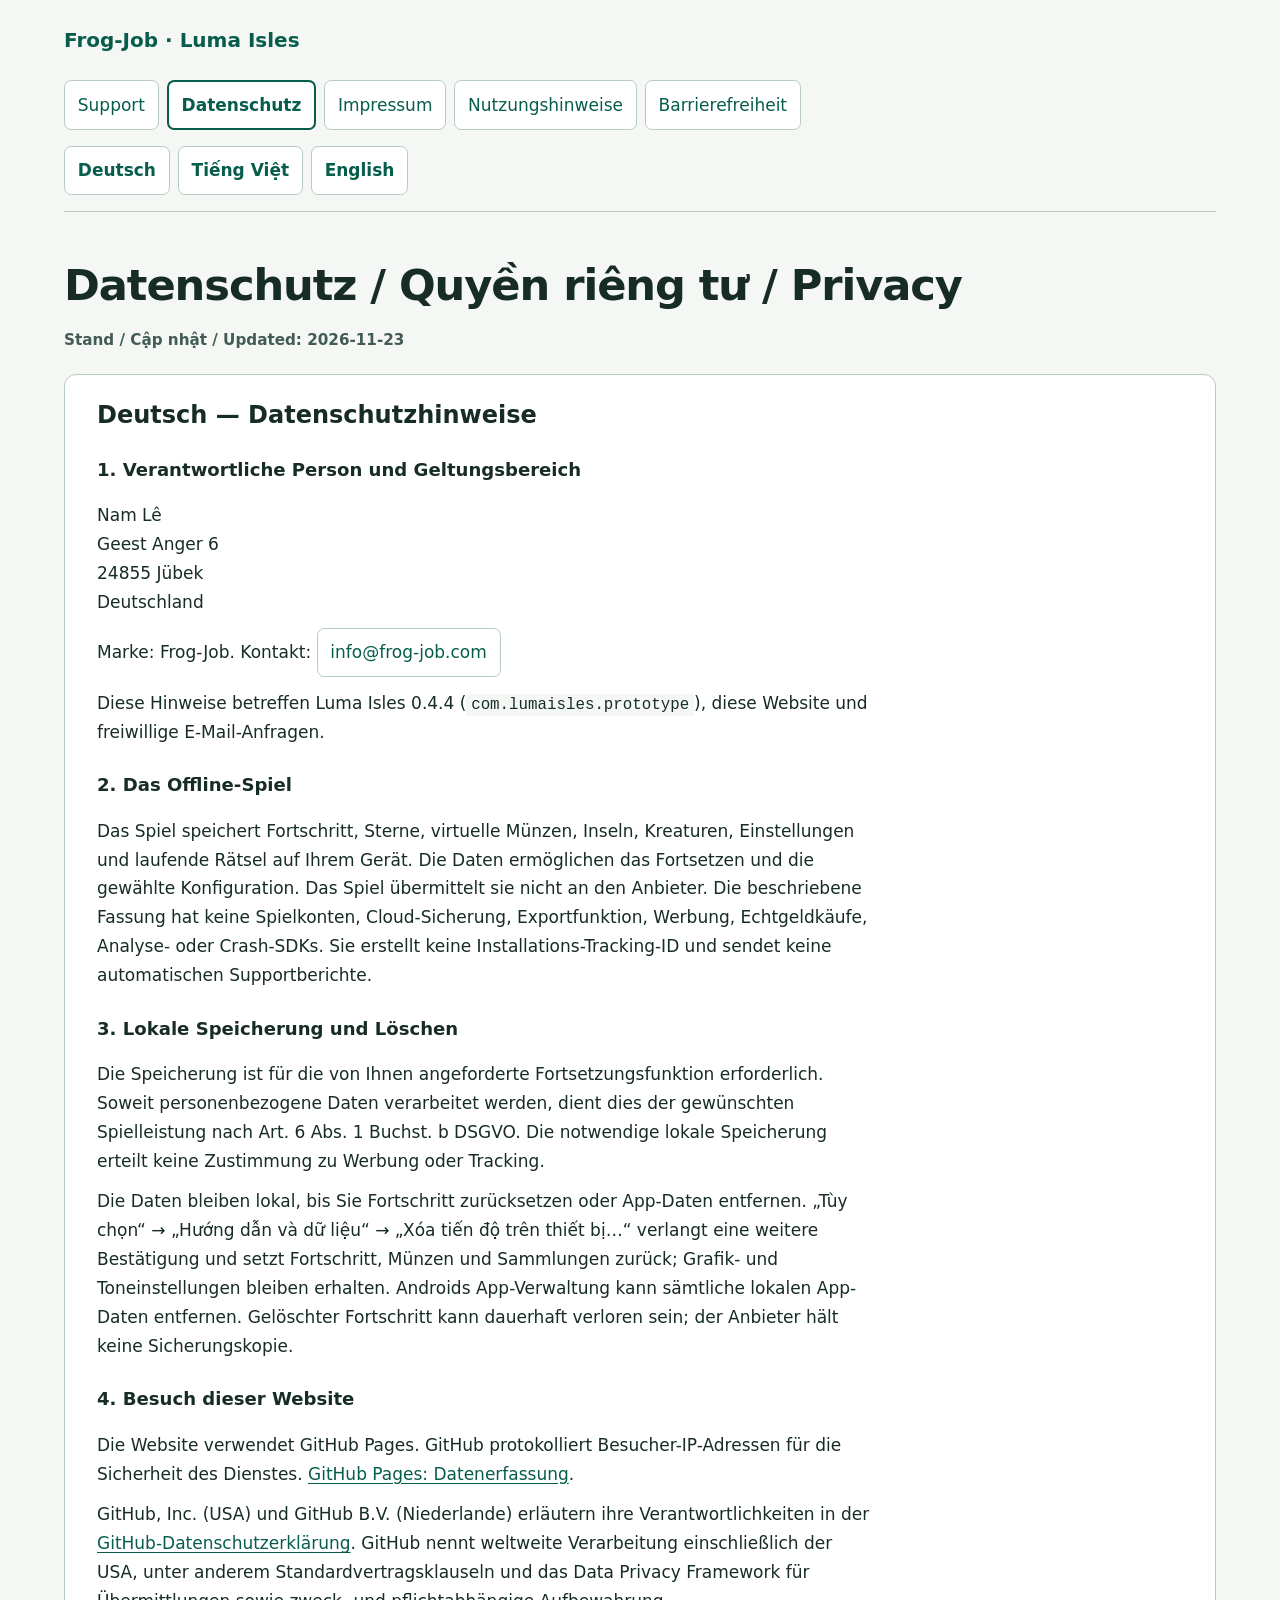
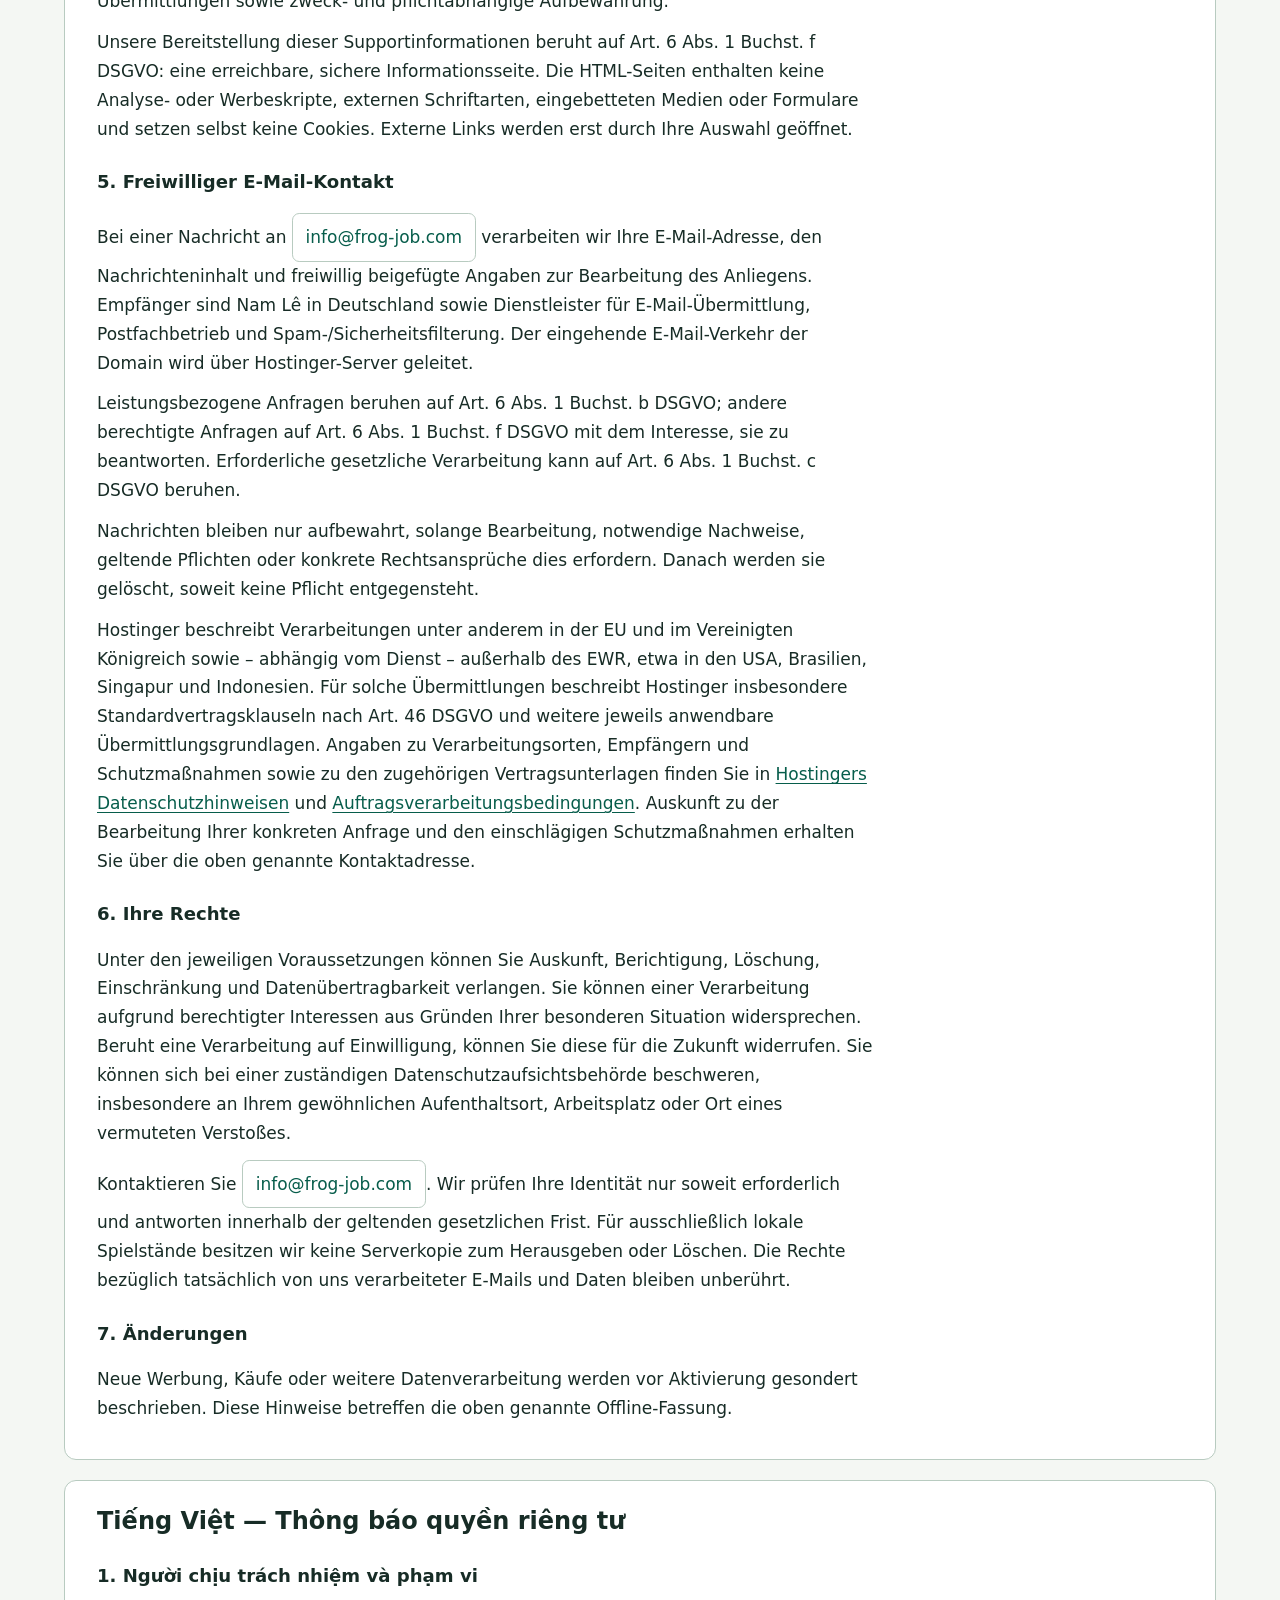
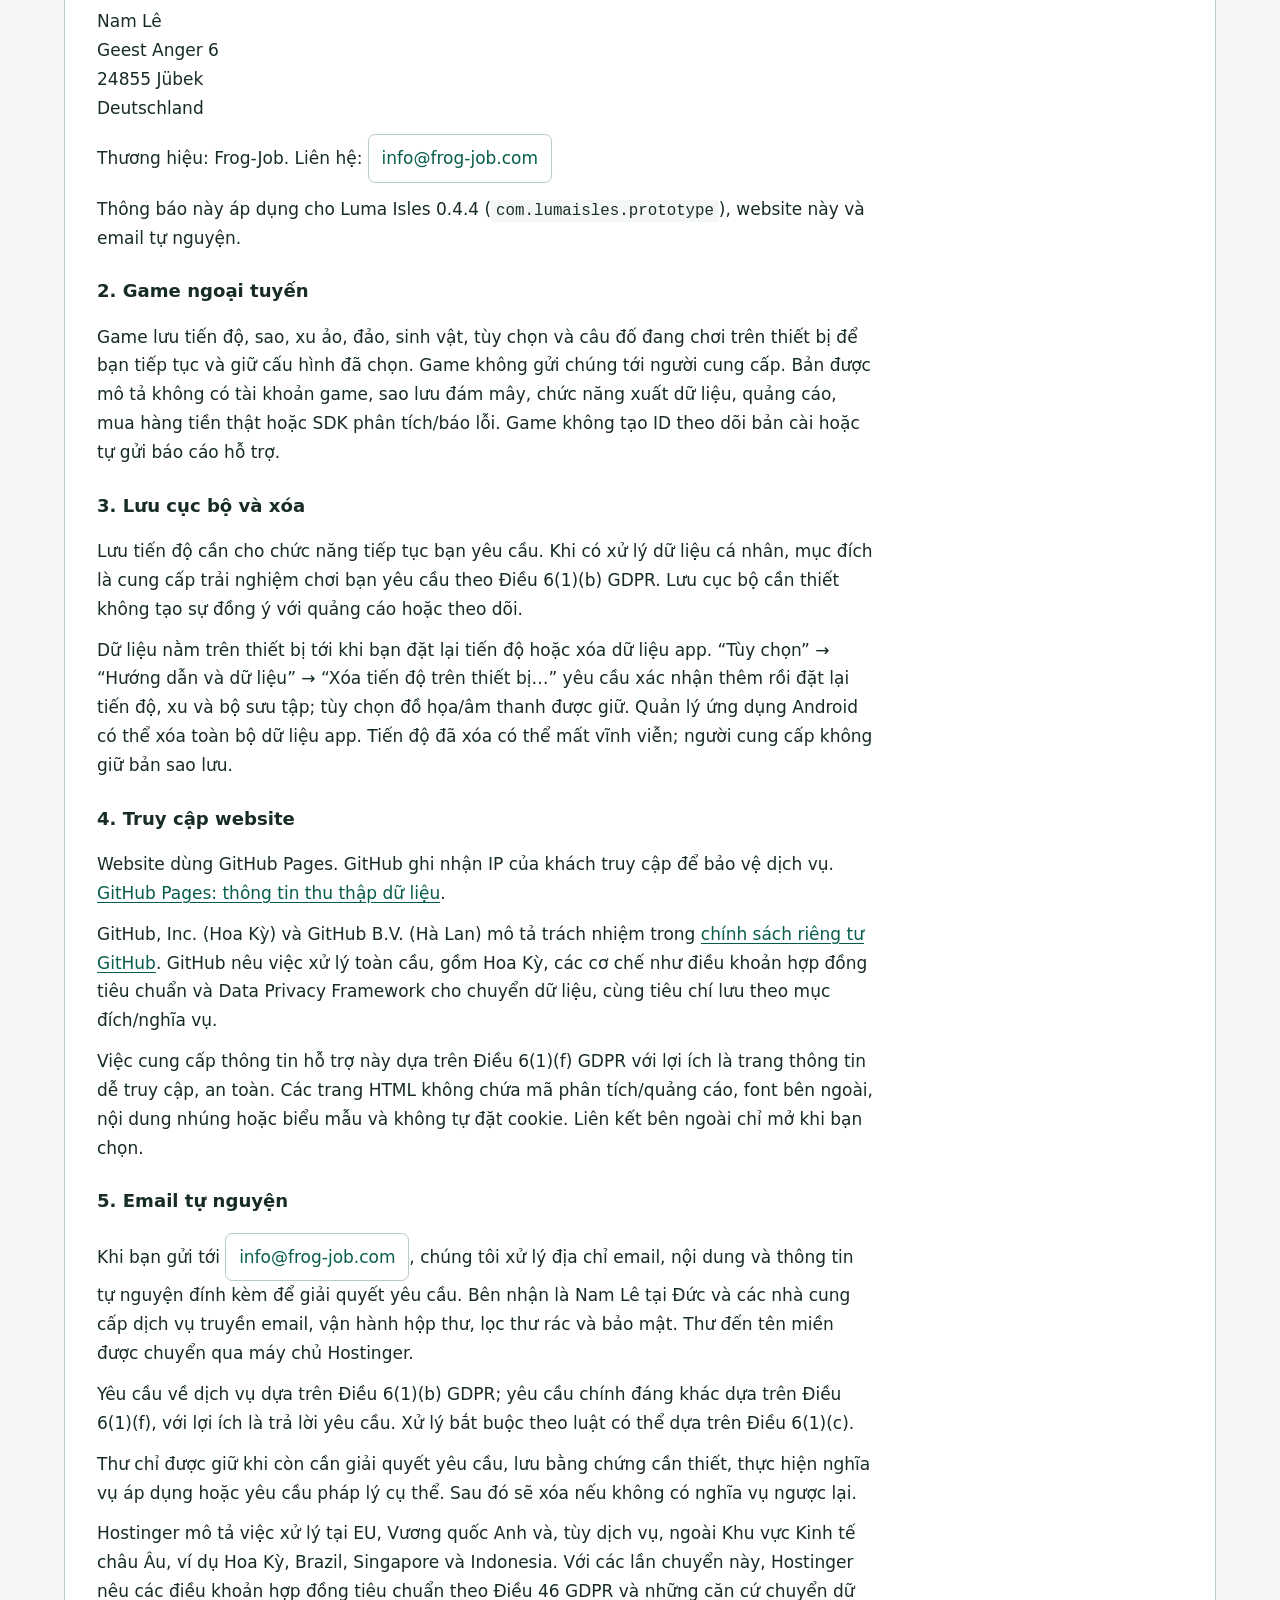
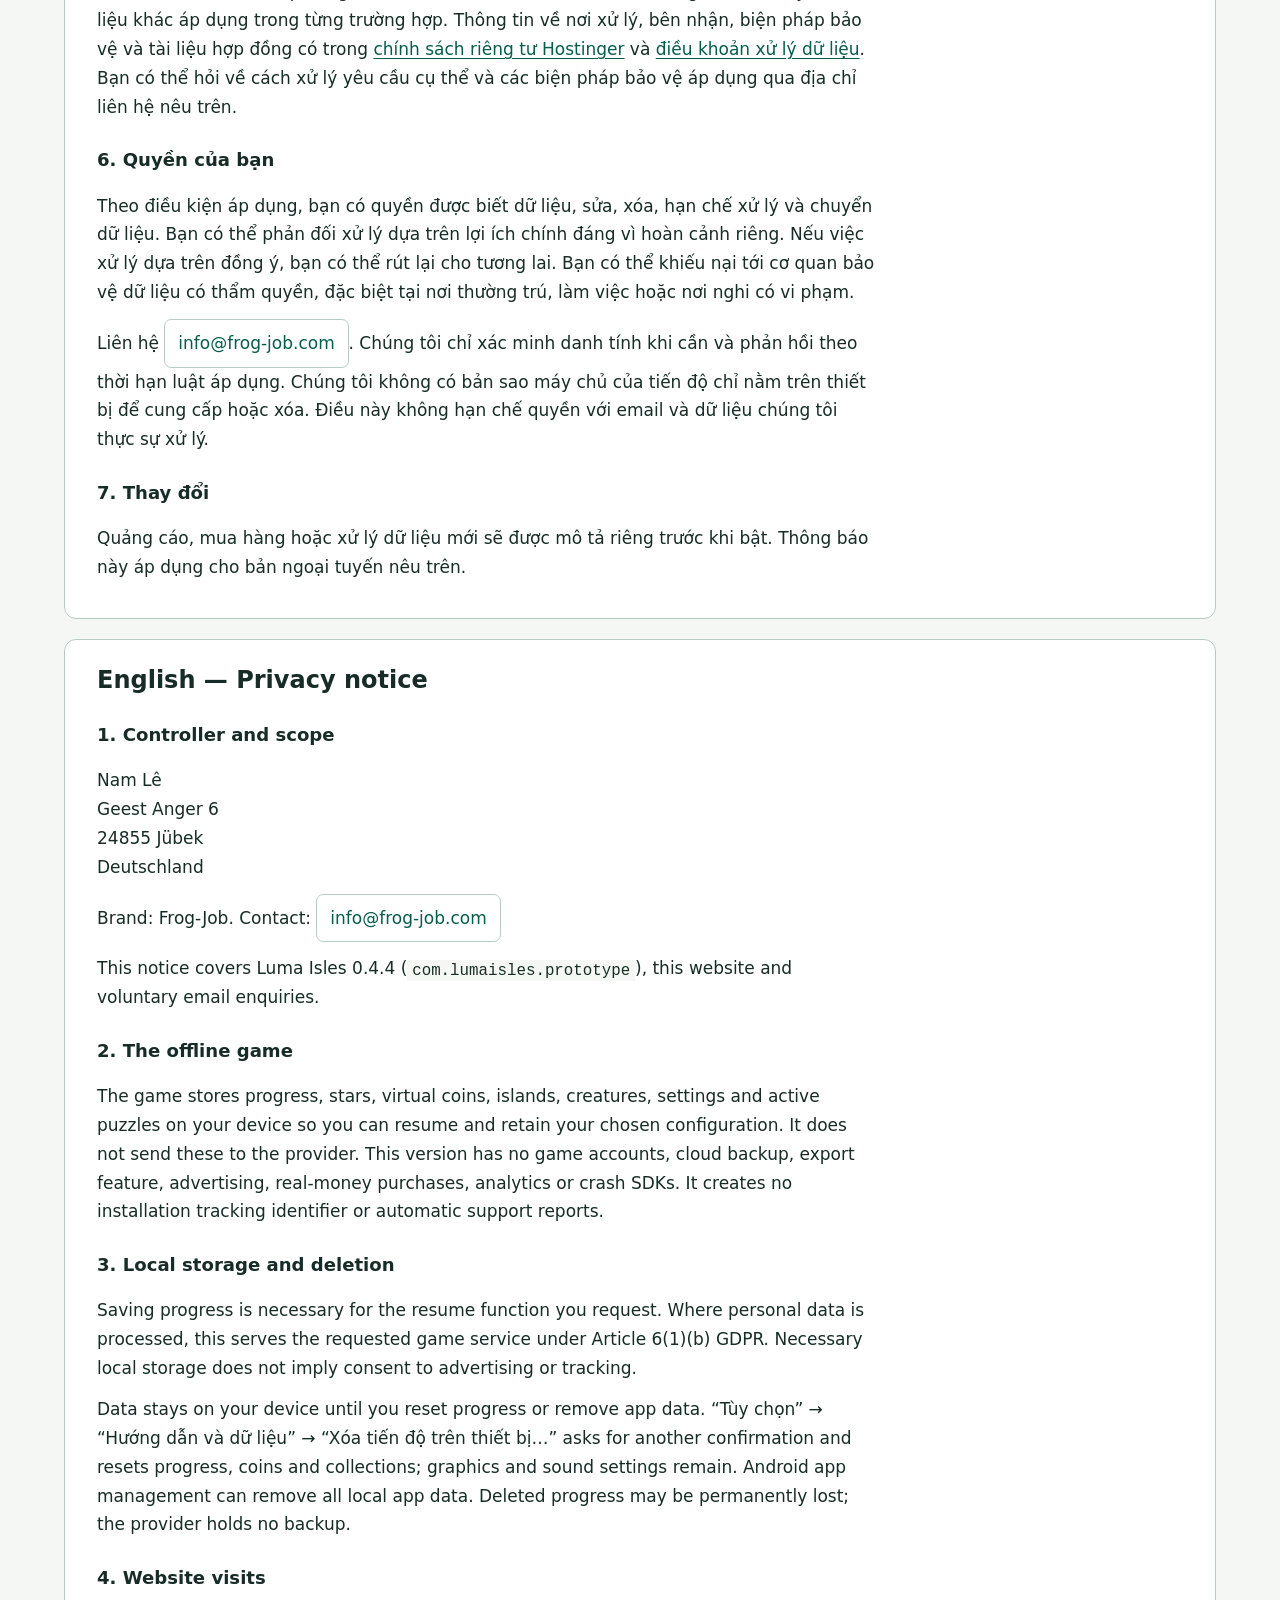
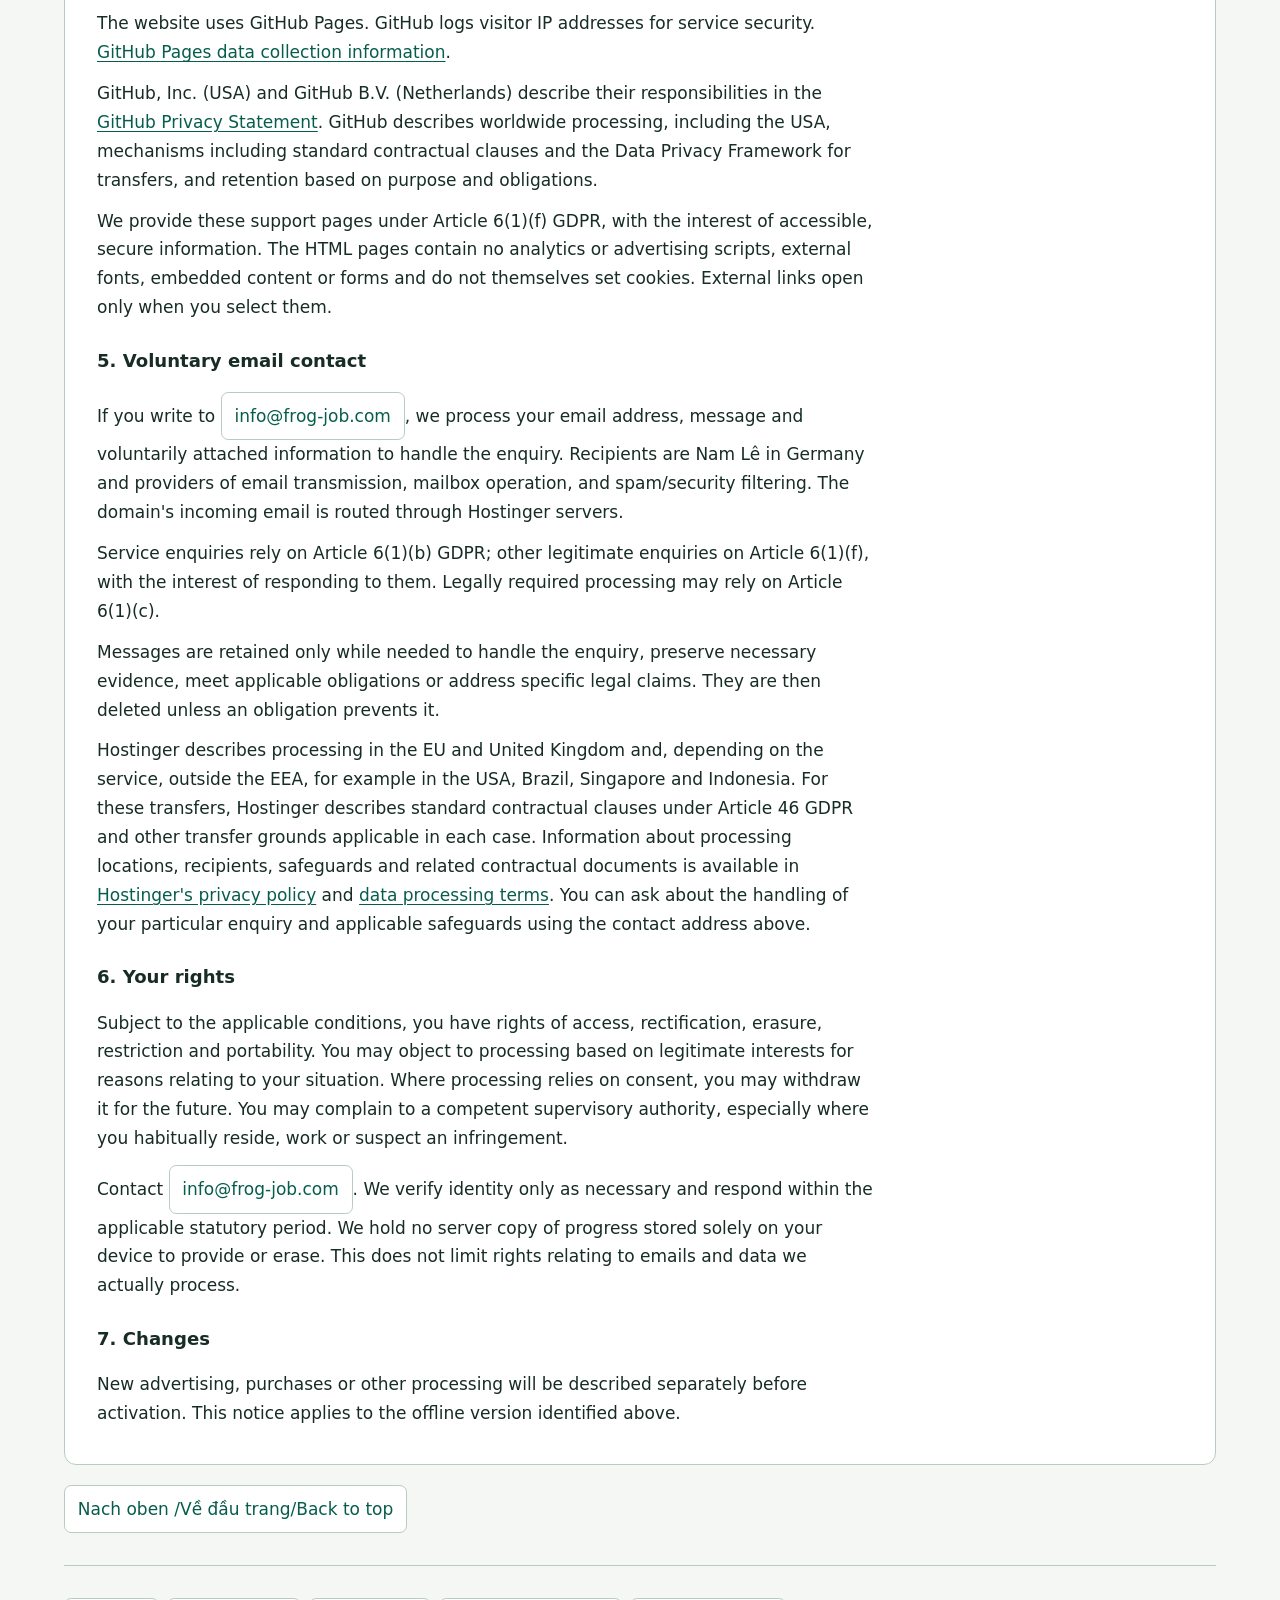
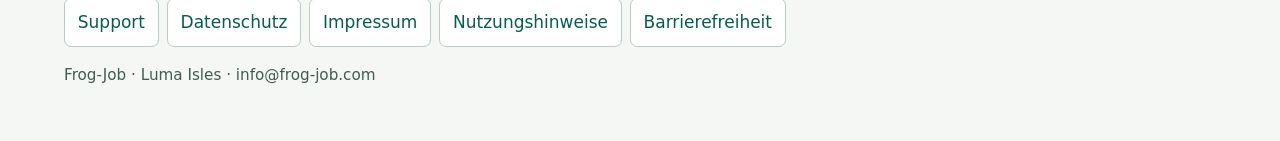
==== privacy.html @ 96727163 "Publish Luma Isles support and legal pages in German, Vietnamese and English" ====
<!doctype html>
<html lang="de">
<head><meta charset="utf-8"><meta name="viewport" content="width=device-width,initial-scale=1"><meta http-equiv="Content-Security-Policy" content="default-src 'none'; style-src 'self'; base-uri 'none'; form-action 'none'; connect-src 'none'"><meta name="referrer" content="no-referrer"><meta name="robots" content="noindex,nofollow"><title>Frog-Job · Luma Isles — Datenschutz</title><link rel="stylesheet" href="site.css"></head>
<body id="top"><a class="skip" href="#main">Zum Inhalt</a>
<header><a class="brand" href="index.html">Frog-Job · Luma Isles</a>
<nav class="nav" aria-label="Hauptnavigation"><a href="index.html">Support</a><a href="privacy.html" aria-current="page">Datenschutz</a><a href="impressum.html">Impressum</a><a href="terms.html">Nutzungshinweise</a><a href="accessibility.html">Barrierefreiheit</a></nav>
<nav class="languages" aria-label="Sprache / Ngôn ngữ / Language"><a href="#de" lang="de" hreflang="de">Deutsch</a><a href="#vi" lang="vi" hreflang="vi">Tiếng Việt</a><a href="#en" lang="en" hreflang="en">English</a></nav></header>
<main id="main"><h1>Datenschutz / <span lang="vi">Quyền riêng tư</span> / <span lang="en">Privacy</span></h1><p class="eyebrow">Stand / <span lang="vi">Cập nhật</span> / <span lang="en">Updated</span>: <time datetime="2026-11-23">2026-11-23</time></p>
<section id="de" lang="de" aria-labelledby="de-title"><h2 id="de-title">Deutsch — Datenschutzhinweise</h2>
<h3>1. Verantwortliche Person und Geltungsbereich</h3><address>Nam Lê<br>Geest Anger 6<br>24855 Jübek<br>Deutschland</address><p>Marke: Frog-Job. Kontakt: <a class="contact-link" href="mailto:info@frog-job.com">info@frog-job.com</a></p><p>Diese Hinweise betreffen Luma Isles 0.4.4 (<code>com.lumaisles.prototype</code>), diese Website und freiwillige E-Mail-Anfragen.</p>
<h3>2. Das Offline-Spiel</h3><p>Das Spiel speichert Fortschritt, Sterne, virtuelle Münzen, Inseln, Kreaturen, Einstellungen und laufende Rätsel auf Ihrem Gerät. Die Daten ermöglichen das Fortsetzen und die gewählte Konfiguration. Das Spiel übermittelt sie nicht an den Anbieter. Die beschriebene Fassung hat keine Spielkonten, Cloud-Sicherung, Exportfunktion, Werbung, Echtgeldkäufe, Analyse- oder Crash-SDKs. Sie erstellt keine Installations-Tracking-ID und sendet keine automatischen Supportberichte.</p>
<h3>3. Lokale Speicherung und Löschen</h3><p>Die Speicherung ist für die von Ihnen angeforderte Fortsetzungsfunktion erforderlich. Soweit personenbezogene Daten verarbeitet werden, dient dies der gewünschten Spielleistung nach Art. 6 Abs. 1 Buchst. b DSGVO. Die notwendige lokale Speicherung erteilt keine Zustimmung zu Werbung oder Tracking.</p><p>Die Daten bleiben lokal, bis Sie Fortschritt zurücksetzen oder App-Daten entfernen. „Tùy chọn“ → „Hướng dẫn và dữ liệu“ → „Xóa tiến độ trên thiết bị…“ verlangt eine weitere Bestätigung und setzt Fortschritt, Münzen und Sammlungen zurück; Grafik- und Toneinstellungen bleiben erhalten. Androids App-Verwaltung kann sämtliche lokalen App-Daten entfernen. Gelöschter Fortschritt kann dauerhaft verloren sein; der Anbieter hält keine Sicherungskopie.</p>
<h3>4. Besuch dieser Website</h3><p>Die Website verwendet GitHub Pages. GitHub protokolliert Besucher-IP-Adressen für die Sicherheit des Dienstes. <a href="https://docs.github.com/en/pages/getting-started-with-github-pages/what-is-github-pages#data-collection" rel="noreferrer noopener" referrerpolicy="no-referrer">GitHub Pages: Datenerfassung</a>.</p><p>GitHub, Inc. (USA) und GitHub B.V. (Niederlande) erläutern ihre Verantwortlichkeiten in der <a href="https://docs.github.com/en/site-policy/privacy-policies/github-general-privacy-statement" rel="noreferrer noopener" referrerpolicy="no-referrer">GitHub-Datenschutzerklärung</a>. GitHub nennt weltweite Verarbeitung einschließlich der USA, unter anderem Standardvertragsklauseln und das Data Privacy Framework für Übermittlungen sowie zweck- und pflichtabhängige Aufbewahrung.</p><p>Unsere Bereitstellung dieser Supportinformationen beruht auf Art. 6 Abs. 1 Buchst. f DSGVO: eine erreichbare, sichere Informationsseite. Die HTML-Seiten enthalten keine Analyse- oder Werbeskripte, externen Schriftarten, eingebetteten Medien oder Formulare und setzen selbst keine Cookies. Externe Links werden erst durch Ihre Auswahl geöffnet.</p>
<h3>5. Freiwilliger E-Mail-Kontakt</h3><p>Bei einer Nachricht an <a class="contact-link" href="mailto:info@frog-job.com">info@frog-job.com</a> verarbeiten wir Ihre E-Mail-Adresse, den Nachrichteninhalt und freiwillig beigefügte Angaben zur Bearbeitung des Anliegens. Empfänger sind Nam Lê in Deutschland sowie Dienstleister für E-Mail-Übermittlung, Postfachbetrieb und Spam-/Sicherheitsfilterung. Der eingehende E-Mail-Verkehr der Domain wird über Hostinger-Server geleitet.</p><p>Leistungsbezogene Anfragen beruhen auf Art. 6 Abs. 1 Buchst. b DSGVO; andere berechtigte Anfragen auf Art. 6 Abs. 1 Buchst. f DSGVO mit dem Interesse, sie zu beantworten. Erforderliche gesetzliche Verarbeitung kann auf Art. 6 Abs. 1 Buchst. c DSGVO beruhen.</p><p>Nachrichten bleiben nur aufbewahrt, solange Bearbeitung, notwendige Nachweise, geltende Pflichten oder konkrete Rechtsansprüche dies erfordern. Danach werden sie gelöscht, soweit keine Pflicht entgegensteht.</p><p>Hostinger beschreibt Verarbeitungen unter anderem in der EU und im Vereinigten Königreich sowie – abhängig vom Dienst – außerhalb des EWR, etwa in den USA, Brasilien, Singapur und Indonesien. Für solche Übermittlungen beschreibt Hostinger insbesondere Standardvertragsklauseln nach Art. 46 DSGVO und weitere jeweils anwendbare Übermittlungsgrundlagen. Angaben zu Verarbeitungsorten, Empfängern und Schutzmaßnahmen sowie zu den zugehörigen Vertragsunterlagen finden Sie in <a href="https://www.hostinger.com/legal/privacy-policy" rel="noreferrer noopener" referrerpolicy="no-referrer">Hostingers Datenschutzhinweisen</a> und <a href="https://www.hostinger.com/legal/dpa" rel="noreferrer noopener" referrerpolicy="no-referrer">Auftragsverarbeitungsbedingungen</a>. Auskunft zu der Bearbeitung Ihrer konkreten Anfrage und den einschlägigen Schutzmaßnahmen erhalten Sie über die oben genannte Kontaktadresse.</p>
<h3>6. Ihre Rechte</h3><p>Unter den jeweiligen Voraussetzungen können Sie Auskunft, Berichtigung, Löschung, Einschränkung und Datenübertragbarkeit verlangen. Sie können einer Verarbeitung aufgrund berechtigter Interessen aus Gründen Ihrer besonderen Situation widersprechen. Beruht eine Verarbeitung auf Einwilligung, können Sie diese für die Zukunft widerrufen. Sie können sich bei einer zuständigen Datenschutzaufsichtsbehörde beschweren, insbesondere an Ihrem gewöhnlichen Aufenthaltsort, Arbeitsplatz oder Ort eines vermuteten Verstoßes.</p><p>Kontaktieren Sie <a class="contact-link" href="mailto:info@frog-job.com">info@frog-job.com</a>. Wir prüfen Ihre Identität nur soweit erforderlich und antworten innerhalb der geltenden gesetzlichen Frist. Für ausschließlich lokale Spielstände besitzen wir keine Serverkopie zum Herausgeben oder Löschen. Die Rechte bezüglich tatsächlich von uns verarbeiteter E-Mails und Daten bleiben unberührt.</p>
<h3>7. Änderungen</h3><p>Neue Werbung, Käufe oder weitere Datenverarbeitung werden vor Aktivierung gesondert beschrieben. Diese Hinweise betreffen die oben genannte Offline-Fassung.</p>
</section>
<section id="vi" lang="vi" aria-labelledby="vi-title"><h2 id="vi-title">Tiếng Việt — Thông báo quyền riêng tư</h2>
<h3>1. Người chịu trách nhiệm và phạm vi</h3><address>Nam Lê<br>Geest Anger 6<br>24855 Jübek<br>Deutschland</address><p>Thương hiệu: Frog-Job. Liên hệ: <a class="contact-link" href="mailto:info@frog-job.com">info@frog-job.com</a></p><p>Thông báo này áp dụng cho Luma Isles 0.4.4 (<code>com.lumaisles.prototype</code>), website này và email tự nguyện.</p>
<h3>2. Game ngoại tuyến</h3><p>Game lưu tiến độ, sao, xu ảo, đảo, sinh vật, tùy chọn và câu đố đang chơi trên thiết bị để bạn tiếp tục và giữ cấu hình đã chọn. Game không gửi chúng tới người cung cấp. Bản được mô tả không có tài khoản game, sao lưu đám mây, chức năng xuất dữ liệu, quảng cáo, mua hàng tiền thật hoặc SDK phân tích/báo lỗi. Game không tạo ID theo dõi bản cài hoặc tự gửi báo cáo hỗ trợ.</p>
<h3>3. Lưu cục bộ và xóa</h3><p>Lưu tiến độ cần cho chức năng tiếp tục bạn yêu cầu. Khi có xử lý dữ liệu cá nhân, mục đích là cung cấp trải nghiệm chơi bạn yêu cầu theo Điều 6(1)(b) GDPR. Lưu cục bộ cần thiết không tạo sự đồng ý với quảng cáo hoặc theo dõi.</p><p>Dữ liệu nằm trên thiết bị tới khi bạn đặt lại tiến độ hoặc xóa dữ liệu app. “Tùy chọn” → “Hướng dẫn và dữ liệu” → “Xóa tiến độ trên thiết bị…” yêu cầu xác nhận thêm rồi đặt lại tiến độ, xu và bộ sưu tập; tùy chọn đồ họa/âm thanh được giữ. Quản lý ứng dụng Android có thể xóa toàn bộ dữ liệu app. Tiến độ đã xóa có thể mất vĩnh viễn; người cung cấp không giữ bản sao lưu.</p>
<h3>4. Truy cập website</h3><p>Website dùng GitHub Pages. GitHub ghi nhận IP của khách truy cập để bảo vệ dịch vụ. <a href="https://docs.github.com/en/pages/getting-started-with-github-pages/what-is-github-pages#data-collection" rel="noreferrer noopener" referrerpolicy="no-referrer">GitHub Pages: thông tin thu thập dữ liệu</a>.</p><p>GitHub, Inc. (Hoa Kỳ) và GitHub B.V. (Hà Lan) mô tả trách nhiệm trong <a href="https://docs.github.com/en/site-policy/privacy-policies/github-general-privacy-statement" rel="noreferrer noopener" referrerpolicy="no-referrer">chính sách riêng tư GitHub</a>. GitHub nêu việc xử lý toàn cầu, gồm Hoa Kỳ, các cơ chế như điều khoản hợp đồng tiêu chuẩn và Data Privacy Framework cho chuyển dữ liệu, cùng tiêu chí lưu theo mục đích/nghĩa vụ.</p><p>Việc cung cấp thông tin hỗ trợ này dựa trên Điều 6(1)(f) GDPR với lợi ích là trang thông tin dễ truy cập, an toàn. Các trang HTML không chứa mã phân tích/quảng cáo, font bên ngoài, nội dung nhúng hoặc biểu mẫu và không tự đặt cookie. Liên kết bên ngoài chỉ mở khi bạn chọn.</p>
<h3>5. Email tự nguyện</h3><p>Khi bạn gửi tới <a class="contact-link" href="mailto:info@frog-job.com">info@frog-job.com</a>, chúng tôi xử lý địa chỉ email, nội dung và thông tin tự nguyện đính kèm để giải quyết yêu cầu. Bên nhận là Nam Lê tại Đức và các nhà cung cấp dịch vụ truyền email, vận hành hộp thư, lọc thư rác và bảo mật. Thư đến tên miền được chuyển qua máy chủ Hostinger.</p><p>Yêu cầu về dịch vụ dựa trên Điều 6(1)(b) GDPR; yêu cầu chính đáng khác dựa trên Điều 6(1)(f), với lợi ích là trả lời yêu cầu. Xử lý bắt buộc theo luật có thể dựa trên Điều 6(1)(c).</p><p>Thư chỉ được giữ khi còn cần giải quyết yêu cầu, lưu bằng chứng cần thiết, thực hiện nghĩa vụ áp dụng hoặc yêu cầu pháp lý cụ thể. Sau đó sẽ xóa nếu không có nghĩa vụ ngược lại.</p><p>Hostinger mô tả việc xử lý tại EU, Vương quốc Anh và, tùy dịch vụ, ngoài Khu vực Kinh tế châu Âu, ví dụ Hoa Kỳ, Brazil, Singapore và Indonesia. Với các lần chuyển này, Hostinger nêu các điều khoản hợp đồng tiêu chuẩn theo Điều 46 GDPR và những căn cứ chuyển dữ liệu khác áp dụng trong từng trường hợp. Thông tin về nơi xử lý, bên nhận, biện pháp bảo vệ và tài liệu hợp đồng có trong <a href="https://www.hostinger.com/legal/privacy-policy" rel="noreferrer noopener" referrerpolicy="no-referrer">chính sách riêng tư Hostinger</a> và <a href="https://www.hostinger.com/legal/dpa" rel="noreferrer noopener" referrerpolicy="no-referrer">điều khoản xử lý dữ liệu</a>. Bạn có thể hỏi về cách xử lý yêu cầu cụ thể và các biện pháp bảo vệ áp dụng qua địa chỉ liên hệ nêu trên.</p>
<h3>6. Quyền của bạn</h3><p>Theo điều kiện áp dụng, bạn có quyền được biết dữ liệu, sửa, xóa, hạn chế xử lý và chuyển dữ liệu. Bạn có thể phản đối xử lý dựa trên lợi ích chính đáng vì hoàn cảnh riêng. Nếu việc xử lý dựa trên đồng ý, bạn có thể rút lại cho tương lai. Bạn có thể khiếu nại tới cơ quan bảo vệ dữ liệu có thẩm quyền, đặc biệt tại nơi thường trú, làm việc hoặc nơi nghi có vi phạm.</p><p>Liên hệ <a class="contact-link" href="mailto:info@frog-job.com">info@frog-job.com</a>. Chúng tôi chỉ xác minh danh tính khi cần và phản hồi theo thời hạn luật áp dụng. Chúng tôi không có bản sao máy chủ của tiến độ chỉ nằm trên thiết bị để cung cấp hoặc xóa. Điều này không hạn chế quyền với email và dữ liệu chúng tôi thực sự xử lý.</p>
<h3>7. Thay đổi</h3><p>Quảng cáo, mua hàng hoặc xử lý dữ liệu mới sẽ được mô tả riêng trước khi bật. Thông báo này áp dụng cho bản ngoại tuyến nêu trên.</p>
</section>
<section id="en" lang="en" aria-labelledby="en-title"><h2 id="en-title">English — Privacy notice</h2>
<h3>1. Controller and scope</h3><address>Nam Lê<br>Geest Anger 6<br>24855 Jübek<br>Deutschland</address><p>Brand: Frog-Job. Contact: <a class="contact-link" href="mailto:info@frog-job.com">info@frog-job.com</a></p><p>This notice covers Luma Isles 0.4.4 (<code>com.lumaisles.prototype</code>), this website and voluntary email enquiries.</p>
<h3>2. The offline game</h3><p>The game stores progress, stars, virtual coins, islands, creatures, settings and active puzzles on your device so you can resume and retain your chosen configuration. It does not send these to the provider. This version has no game accounts, cloud backup, export feature, advertising, real-money purchases, analytics or crash SDKs. It creates no installation tracking identifier or automatic support reports.</p>
<h3>3. Local storage and deletion</h3><p>Saving progress is necessary for the resume function you request. Where personal data is processed, this serves the requested game service under Article 6(1)(b) GDPR. Necessary local storage does not imply consent to advertising or tracking.</p><p>Data stays on your device until you reset progress or remove app data. “Tùy chọn” → “Hướng dẫn và dữ liệu” → “Xóa tiến độ trên thiết bị…” asks for another confirmation and resets progress, coins and collections; graphics and sound settings remain. Android app management can remove all local app data. Deleted progress may be permanently lost; the provider holds no backup.</p>
<h3>4. Website visits</h3><p>The website uses GitHub Pages. GitHub logs visitor IP addresses for service security. <a href="https://docs.github.com/en/pages/getting-started-with-github-pages/what-is-github-pages#data-collection" rel="noreferrer noopener" referrerpolicy="no-referrer">GitHub Pages data collection information</a>.</p><p>GitHub, Inc. (USA) and GitHub B.V. (Netherlands) describe their responsibilities in the <a href="https://docs.github.com/en/site-policy/privacy-policies/github-general-privacy-statement" rel="noreferrer noopener" referrerpolicy="no-referrer">GitHub Privacy Statement</a>. GitHub describes worldwide processing, including the USA, mechanisms including standard contractual clauses and the Data Privacy Framework for transfers, and retention based on purpose and obligations.</p><p>We provide these support pages under Article 6(1)(f) GDPR, with the interest of accessible, secure information. The HTML pages contain no analytics or advertising scripts, external fonts, embedded content or forms and do not themselves set cookies. External links open only when you select them.</p>
<h3>5. Voluntary email contact</h3><p>If you write to <a class="contact-link" href="mailto:info@frog-job.com">info@frog-job.com</a>, we process your email address, message and voluntarily attached information to handle the enquiry. Recipients are Nam Lê in Germany and providers of email transmission, mailbox operation, and spam/security filtering. The domain's incoming email is routed through Hostinger servers.</p><p>Service enquiries rely on Article 6(1)(b) GDPR; other legitimate enquiries on Article 6(1)(f), with the interest of responding to them. Legally required processing may rely on Article 6(1)(c).</p><p>Messages are retained only while needed to handle the enquiry, preserve necessary evidence, meet applicable obligations or address specific legal claims. They are then deleted unless an obligation prevents it.</p><p>Hostinger describes processing in the EU and United Kingdom and, depending on the service, outside the EEA, for example in the USA, Brazil, Singapore and Indonesia. For these transfers, Hostinger describes standard contractual clauses under Article 46 GDPR and other transfer grounds applicable in each case. Information about processing locations, recipients, safeguards and related contractual documents is available in <a href="https://www.hostinger.com/legal/privacy-policy" rel="noreferrer noopener" referrerpolicy="no-referrer">Hostinger's privacy policy</a> and <a href="https://www.hostinger.com/legal/dpa" rel="noreferrer noopener" referrerpolicy="no-referrer">data processing terms</a>. You can ask about the handling of your particular enquiry and applicable safeguards using the contact address above.</p>
<h3>6. Your rights</h3><p>Subject to the applicable conditions, you have rights of access, rectification, erasure, restriction and portability. You may object to processing based on legitimate interests for reasons relating to your situation. Where processing relies on consent, you may withdraw it for the future. You may complain to a competent supervisory authority, especially where you habitually reside, work or suspect an infringement.</p><p>Contact <a class="contact-link" href="mailto:info@frog-job.com">info@frog-job.com</a>. We verify identity only as necessary and respond within the applicable statutory period. We hold no server copy of progress stored solely on your device to provide or erase. This does not limit rights relating to emails and data we actually process.</p>
<h3>7. Changes</h3><p>New advertising, purchases or other processing will be described separately before activation. This notice applies to the offline version identified above.</p>
</section>
<a class="back-top" href="#top">Nach oben / <span lang="vi">Về đầu trang</span> / <span lang="en">Back to top</span></a></main>
<footer><nav class="footer-nav" aria-label="Rechtliche Seiten"><a href="index.html">Support</a><a href="privacy.html">Datenschutz</a><a href="impressum.html">Impressum</a><a href="terms.html">Nutzungshinweise</a><a href="accessibility.html">Barrierefreiheit</a></nav><p>Frog-Job · Luma Isles · info@frog-job.com</p></footer>
</body></html>
---- site.css ----
:root{color-scheme:light;--bg:#f4f7f3;--paper:#fff;--text:#172c26;--muted:#425c53;--line:#b8cbc0;--accent:#075d4b;--warning:#6e3500;--warning-bg:#fff0d6;--focus:#9c3700}
*{box-sizing:border-box}
html{scroll-padding-top:1rem}
body{margin:0;background:var(--bg);color:var(--text);font:1.0625rem/1.7 system-ui,-apple-system,"Segoe UI",sans-serif;overflow-wrap:anywhere}
a{color:var(--accent);text-underline-offset:.2em}
a:hover{text-decoration-thickness:.15em}
a:focus-visible{outline:3px solid var(--focus);outline-offset:4px;border-radius:3px}
.skip{position:absolute;left:1rem;top:-8rem;padding:.7rem 1rem;background:var(--paper);z-index:2}
.skip:focus{top:1rem}
header,main,footer{width:min(100% - 2rem,72rem);margin-inline:auto}
header{padding-block:1rem .5rem}
.brand{display:inline-flex;align-items:center;min-height:48px;font-size:1.25rem;font-weight:750;text-decoration:none}
.nav,.languages,.footer-nav{display:flex;flex-wrap:wrap;gap:.5rem;margin-block:1rem}
.nav a,.languages a,.footer-nav a,.contact-link,.back-top{display:inline-flex;align-items:center;justify-content:center;min-width:48px;min-height:48px;padding:.55rem .8rem;border:1px solid var(--line);border-radius:.45rem;background:var(--paper);text-decoration:none}
.nav a[aria-current=page]{border:2px solid var(--accent);font-weight:700}
.languages{padding-bottom:1rem;border-bottom:1px solid var(--line)}
.languages a{font-weight:650}
main{padding-block:1rem 2rem}
h1{font-size:clamp(1.8rem,4vw,2.7rem);line-height:1.2;letter-spacing:-.025em;margin:.5rem 0 1rem}
h2{font-size:1.5rem;line-height:1.35;margin:0 0 1rem}
h3{font-size:1.13rem;line-height:1.45;margin-top:1.6rem}
p,ul,ol,dl{max-width:72ch}
p{margin:.75rem 0}
li{margin-block:.45rem}
section[lang]{padding:1.5rem clamp(1rem,3vw,2rem);margin-block:1.25rem;border:1px solid var(--line);border-radius:.75rem;background:var(--paper);scroll-margin-top:1rem}
.eyebrow{color:var(--muted);font-weight:650;font-size:.95rem}
.notice{padding:.8rem 1rem;border-left:4px solid var(--accent);background:var(--bg)}
dt{font-weight:700;margin-top:1rem}
dd{margin:.25rem 0 1rem}
code{font: .93em ui-monospace,Consolas,monospace;background:var(--bg);padding:.1rem .3rem}
address{font-style:normal}
footer{padding-block:1rem 2.5rem;border-top:1px solid var(--line);color:var(--muted)}
footer p{font-size:.95rem}
@media(max-width:400px){header,main,footer{width:calc(100% - 1.25rem)}.nav a,.footer-nav a{flex:1 1 8rem}.languages a{flex:1 1 auto}section[lang]{padding:1rem}}
@media(prefers-reduced-motion:reduce){html{scroll-behavior:auto}}
@media print{body{background:#fff;color:#000}header .nav,.languages,.skip,.back-top{display:none}section[lang]{break-inside:auto;border-color:#777}}
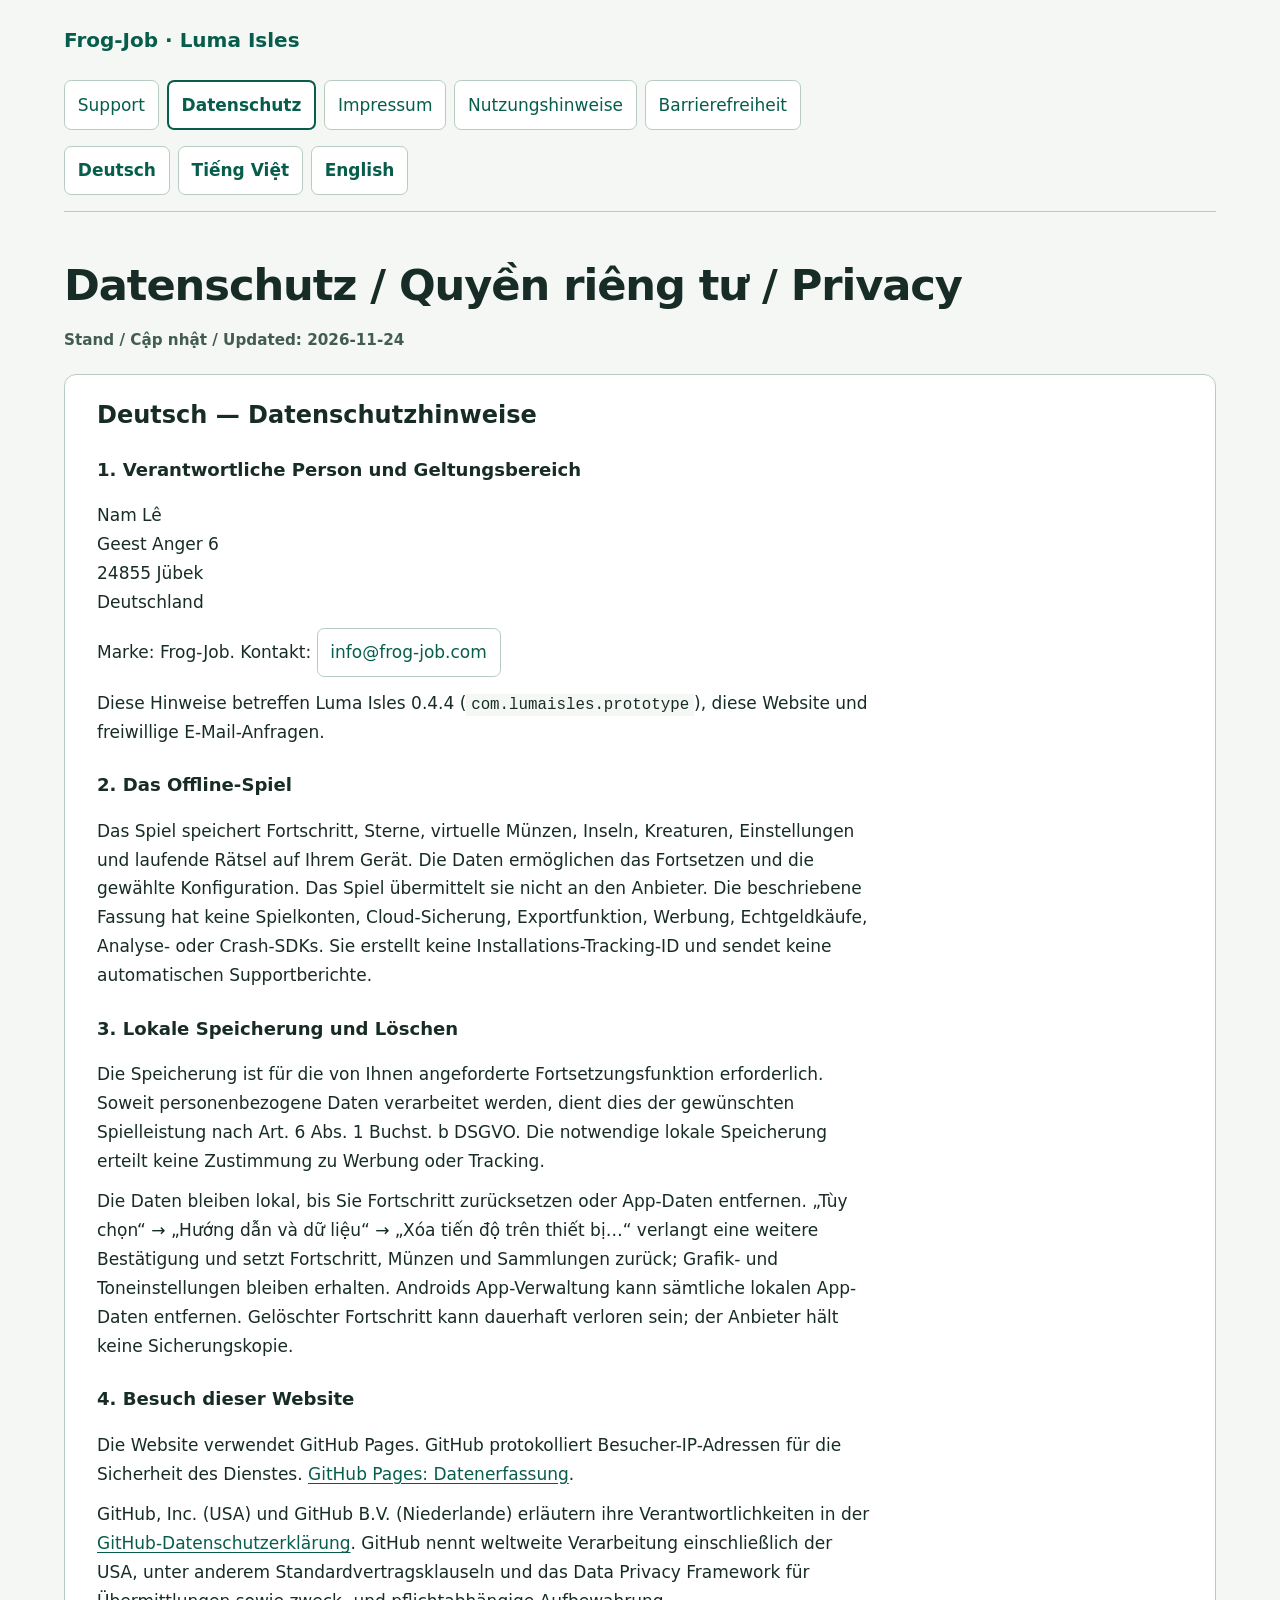
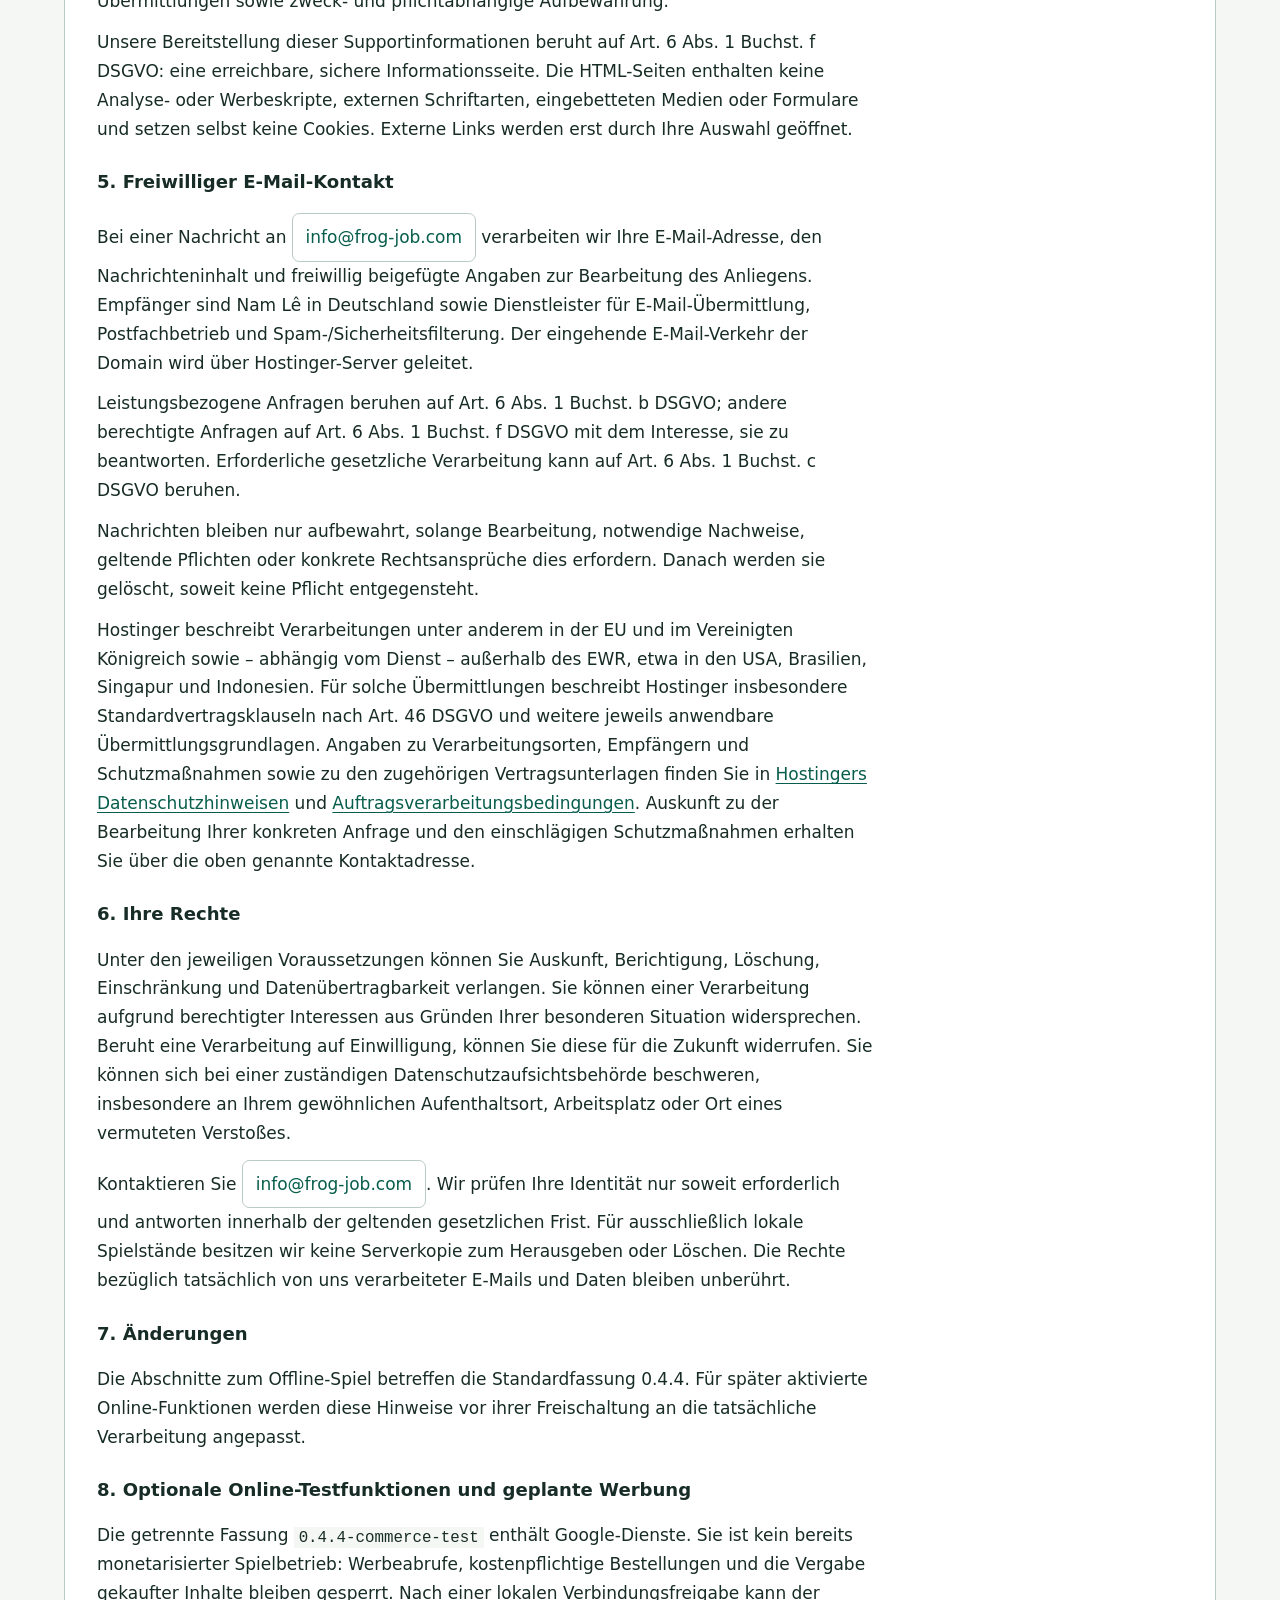
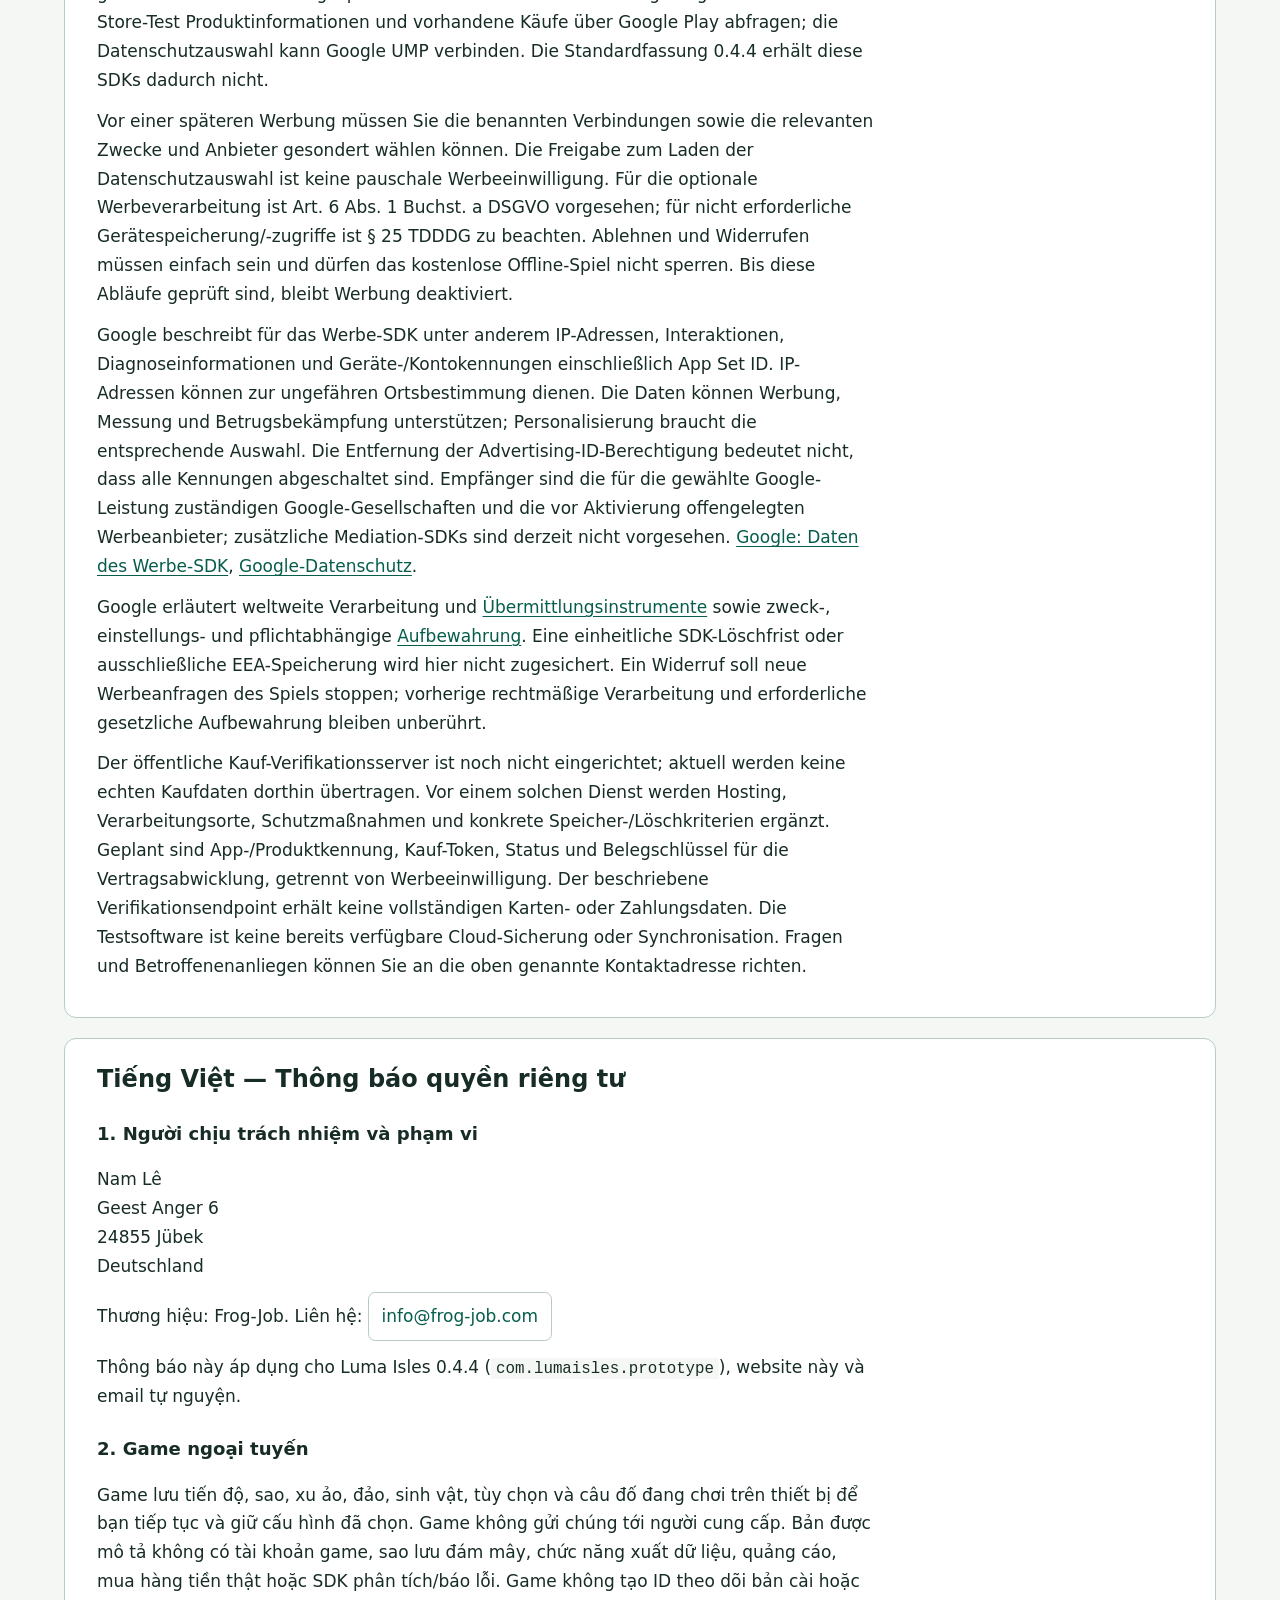
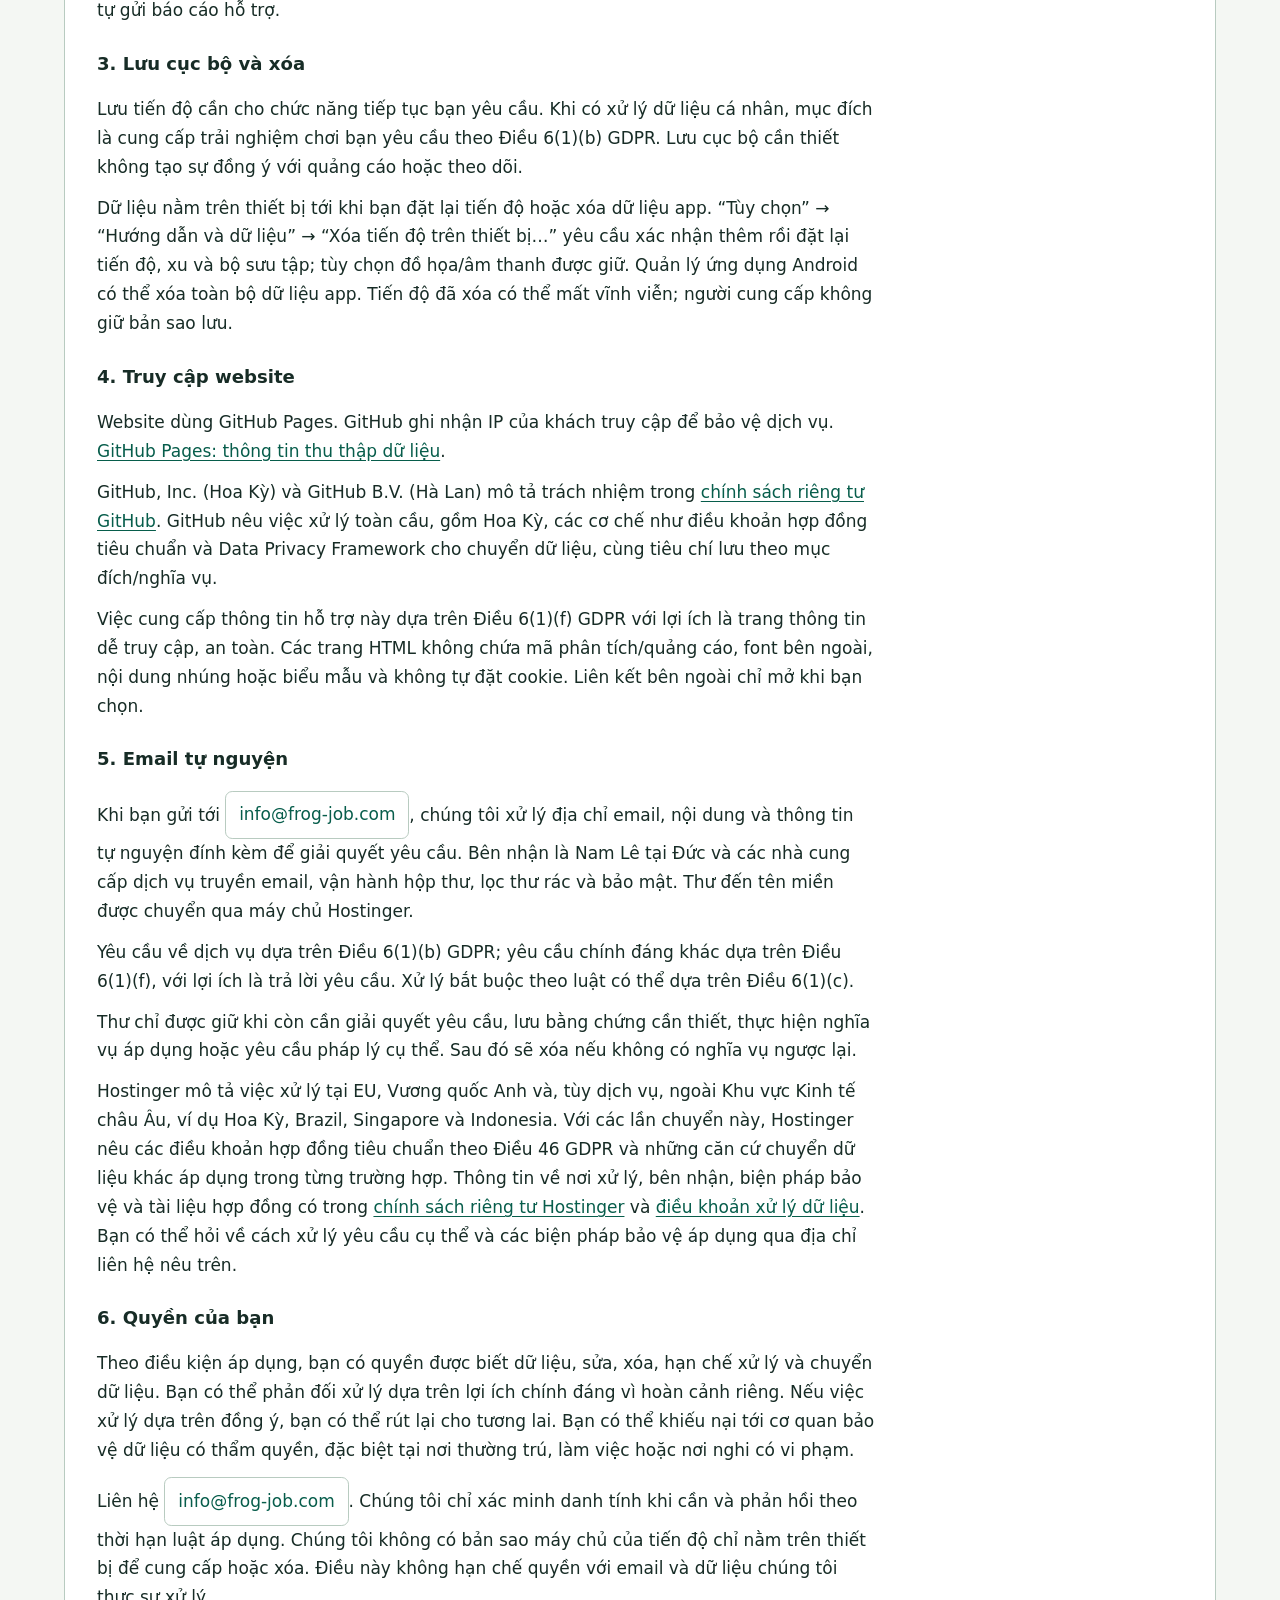
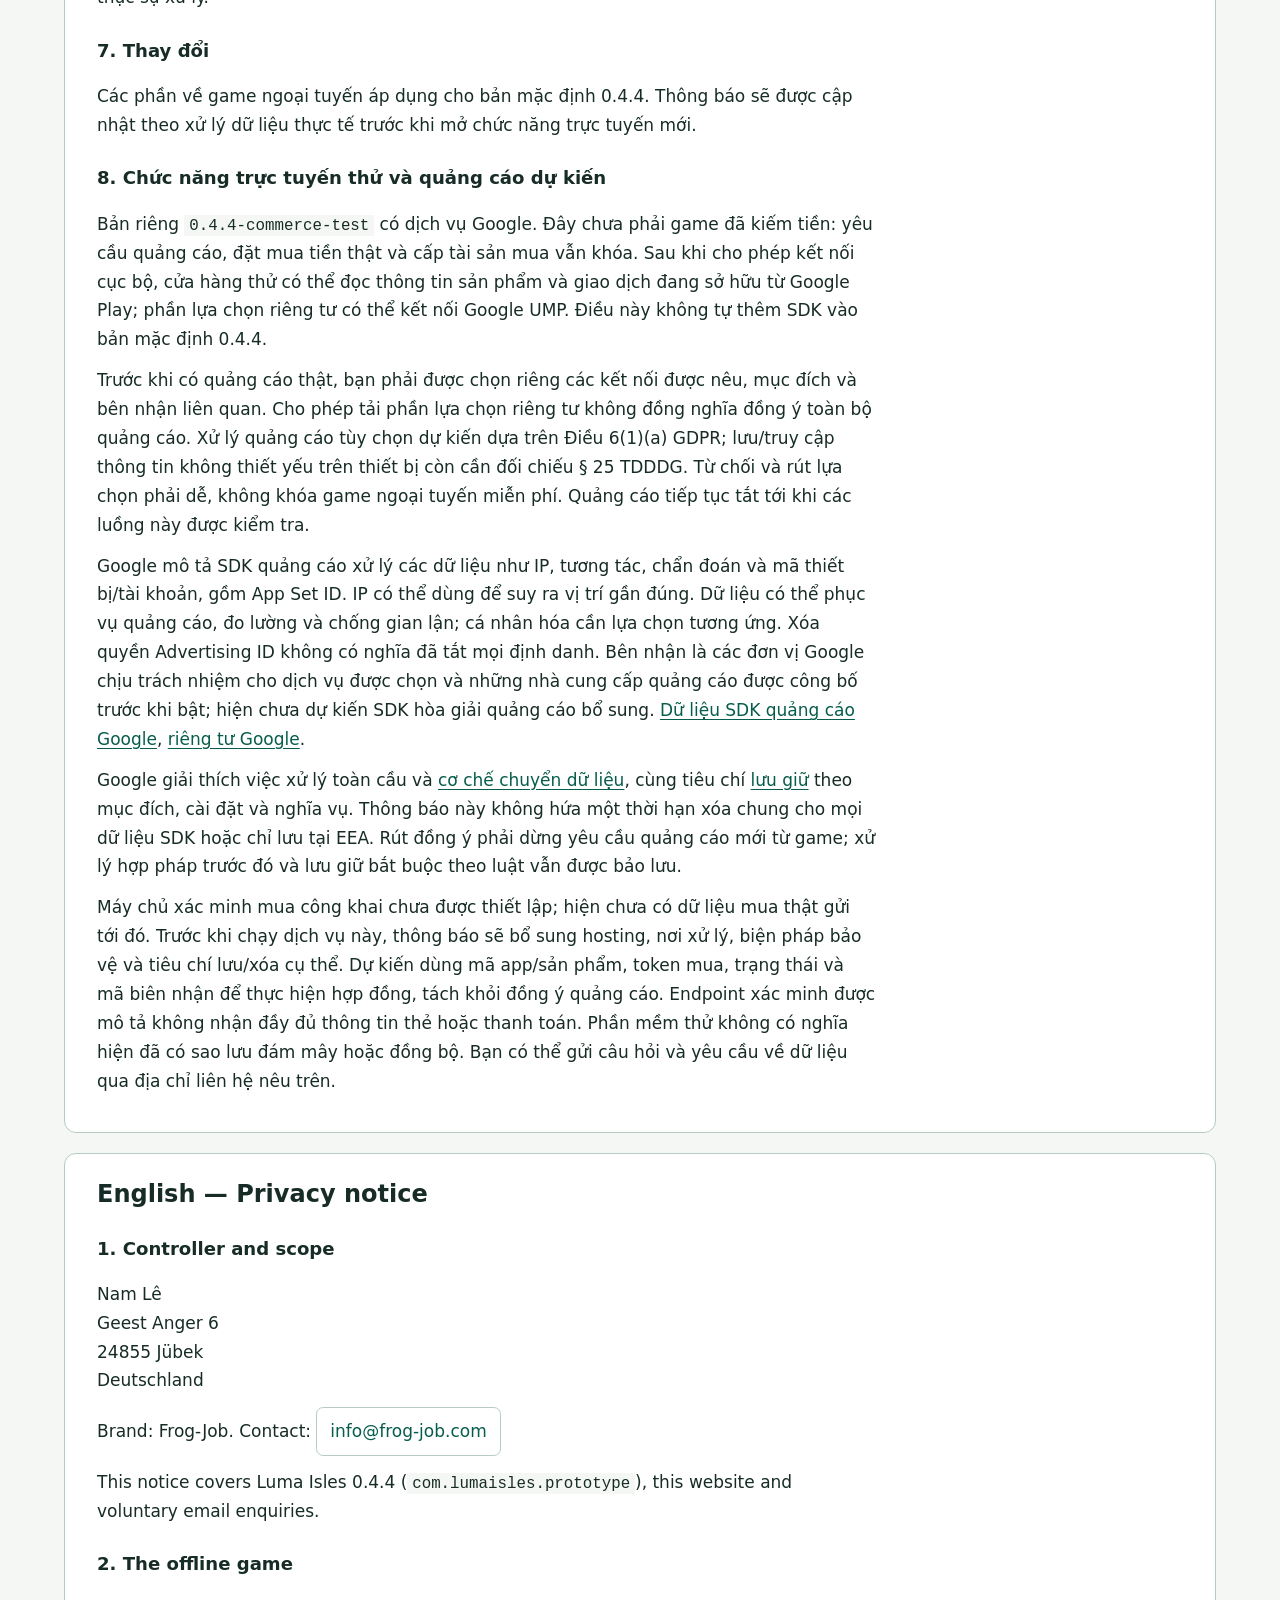
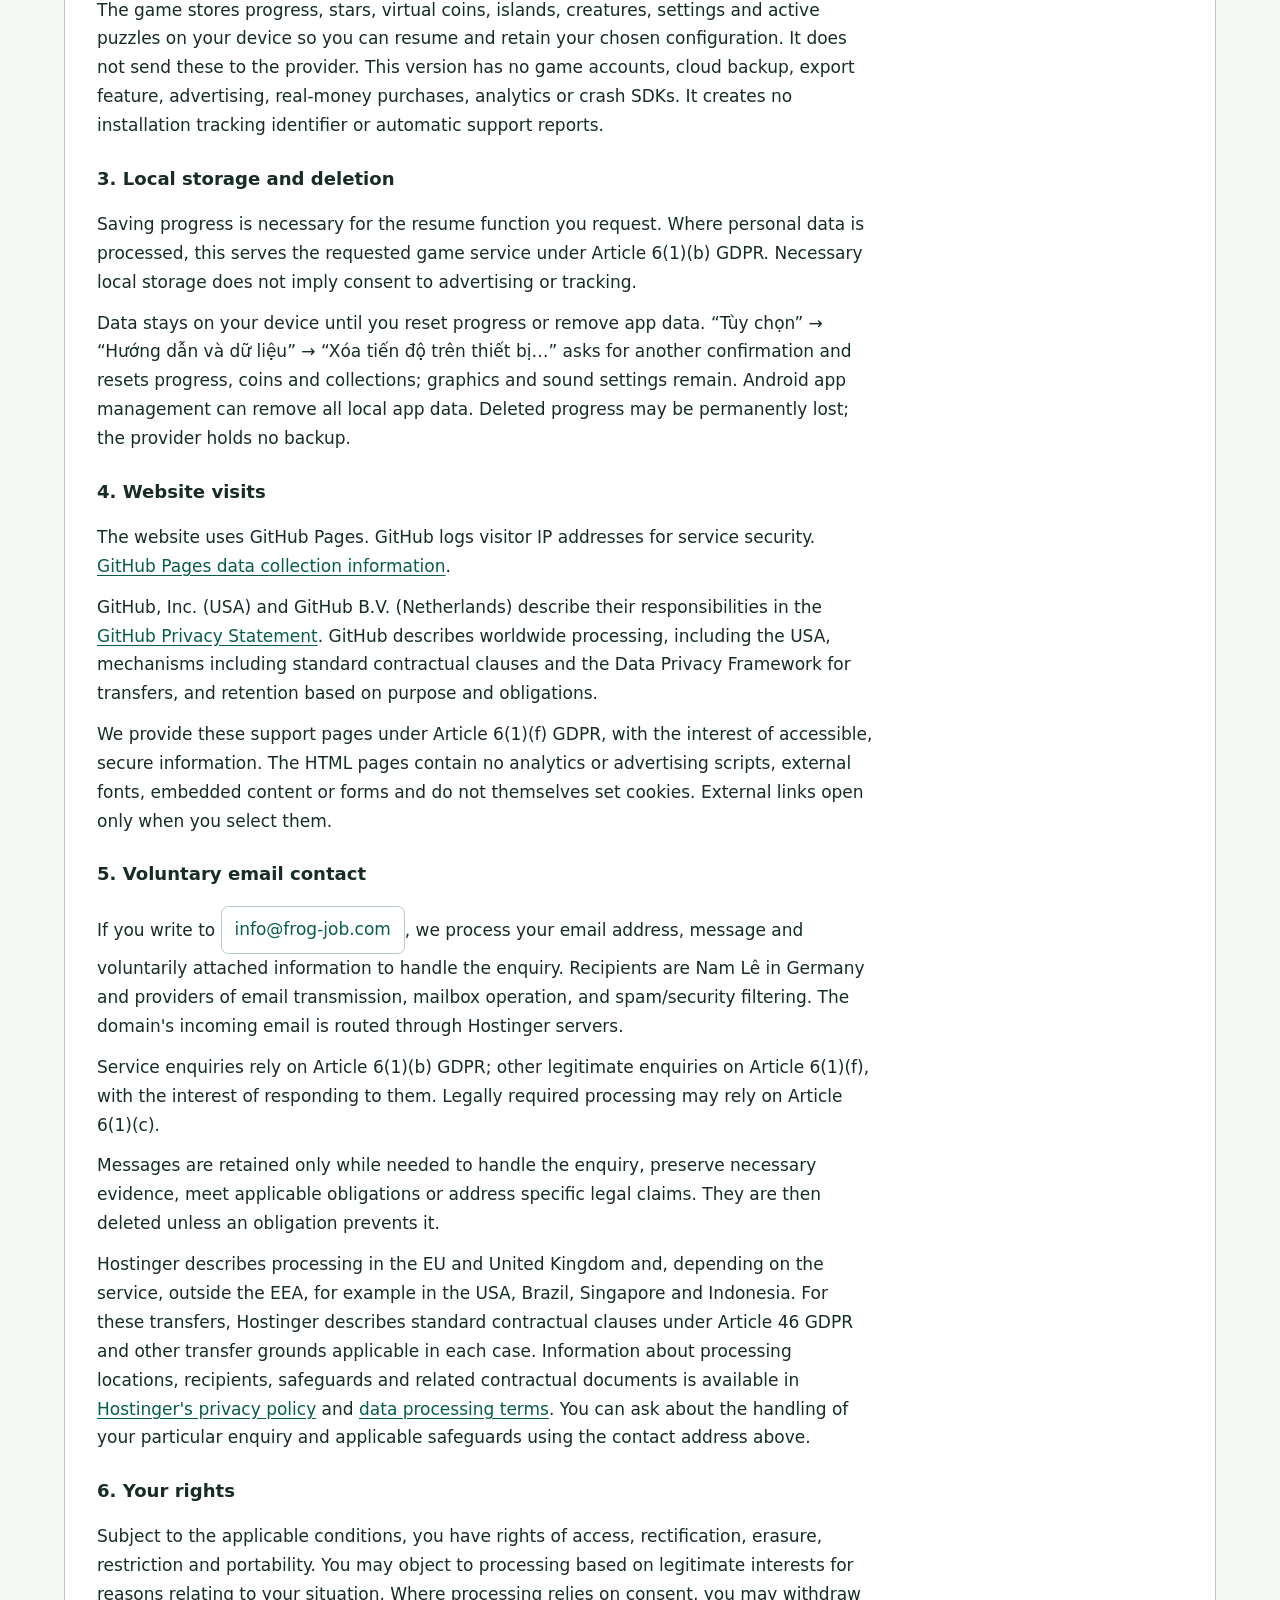
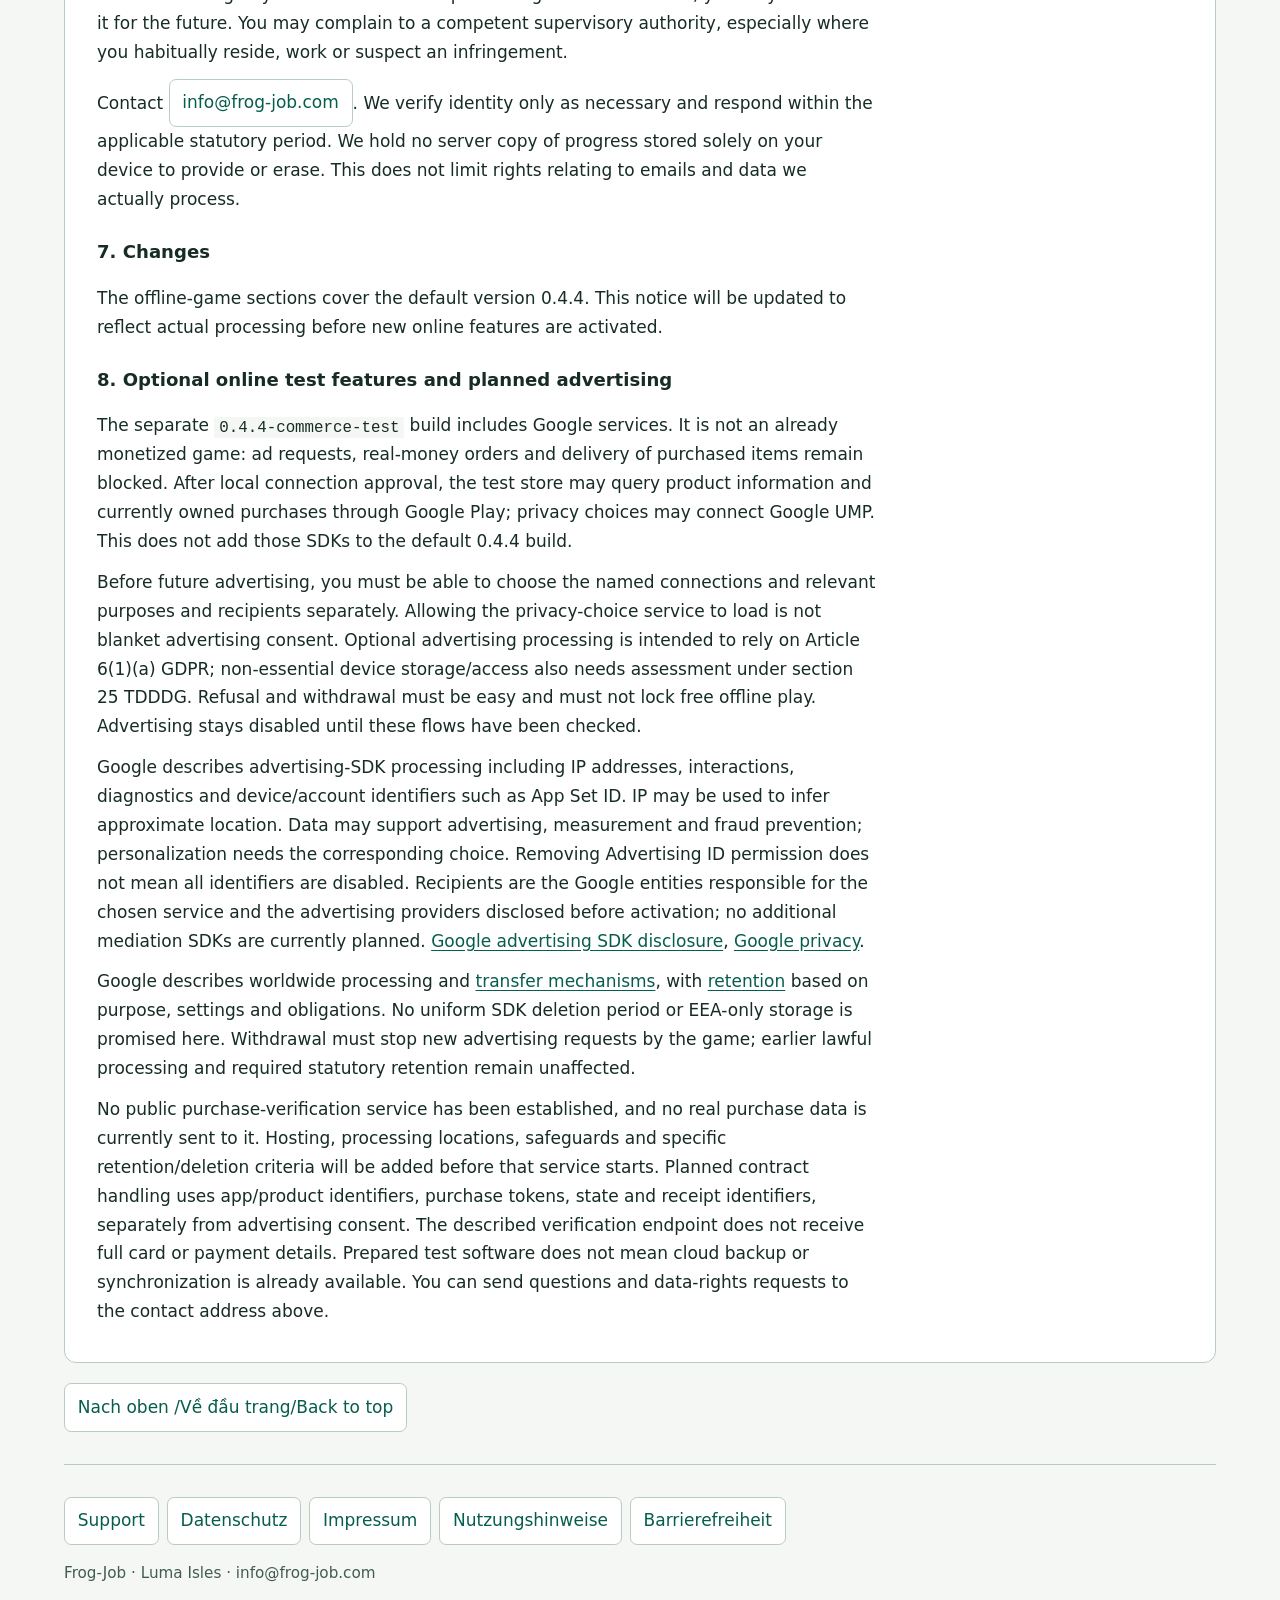
==== commit c7f20e90: "Disclose optional Google SDK testing and consent requirements in three languages" ====
--- a/privacy.html
+++ b/privacy.html
@@ -1,38 +1,41 @@
-<!doctype html>
-<html lang="de">
-<head><meta charset="utf-8"><meta name="viewport" content="width=device-width,initial-scale=1"><meta http-equiv="Content-Security-Policy" content="default-src 'none'; style-src 'self'; base-uri 'none'; form-action 'none'; connect-src 'none'"><meta name="referrer" content="no-referrer"><meta name="robots" content="noindex,nofollow"><title>Frog-Job · Luma Isles — Datenschutz</title><link rel="stylesheet" href="site.css"></head>
-<body id="top"><a class="skip" href="#main">Zum Inhalt</a>
-<header><a class="brand" href="index.html">Frog-Job · Luma Isles</a>
-<nav class="nav" aria-label="Hauptnavigation"><a href="index.html">Support</a><a href="privacy.html" aria-current="page">Datenschutz</a><a href="impressum.html">Impressum</a><a href="terms.html">Nutzungshinweise</a><a href="accessibility.html">Barrierefreiheit</a></nav>
-<nav class="languages" aria-label="Sprache / Ngôn ngữ / Language"><a href="#de" lang="de" hreflang="de">Deutsch</a><a href="#vi" lang="vi" hreflang="vi">Tiếng Việt</a><a href="#en" lang="en" hreflang="en">English</a></nav></header>
-<main id="main"><h1>Datenschutz / <span lang="vi">Quyền riêng tư</span> / <span lang="en">Privacy</span></h1><p class="eyebrow">Stand / <span lang="vi">Cập nhật</span> / <span lang="en">Updated</span>: <time datetime="2026-11-23">2026-11-23</time></p>
-<section id="de" lang="de" aria-labelledby="de-title"><h2 id="de-title">Deutsch — Datenschutzhinweise</h2>
-<h3>1. Verantwortliche Person und Geltungsbereich</h3><address>Nam Lê<br>Geest Anger 6<br>24855 Jübek<br>Deutschland</address><p>Marke: Frog-Job. Kontakt: <a class="contact-link" href="mailto:info@frog-job.com">info@frog-job.com</a></p><p>Diese Hinweise betreffen Luma Isles 0.4.4 (<code>com.lumaisles.prototype</code>), diese Website und freiwillige E-Mail-Anfragen.</p>
-<h3>2. Das Offline-Spiel</h3><p>Das Spiel speichert Fortschritt, Sterne, virtuelle Münzen, Inseln, Kreaturen, Einstellungen und laufende Rätsel auf Ihrem Gerät. Die Daten ermöglichen das Fortsetzen und die gewählte Konfiguration. Das Spiel übermittelt sie nicht an den Anbieter. Die beschriebene Fassung hat keine Spielkonten, Cloud-Sicherung, Exportfunktion, Werbung, Echtgeldkäufe, Analyse- oder Crash-SDKs. Sie erstellt keine Installations-Tracking-ID und sendet keine automatischen Supportberichte.</p>
-<h3>3. Lokale Speicherung und Löschen</h3><p>Die Speicherung ist für die von Ihnen angeforderte Fortsetzungsfunktion erforderlich. Soweit personenbezogene Daten verarbeitet werden, dient dies der gewünschten Spielleistung nach Art. 6 Abs. 1 Buchst. b DSGVO. Die notwendige lokale Speicherung erteilt keine Zustimmung zu Werbung oder Tracking.</p><p>Die Daten bleiben lokal, bis Sie Fortschritt zurücksetzen oder App-Daten entfernen. „Tùy chọn“ → „Hướng dẫn và dữ liệu“ → „Xóa tiến độ trên thiết bị…“ verlangt eine weitere Bestätigung und setzt Fortschritt, Münzen und Sammlungen zurück; Grafik- und Toneinstellungen bleiben erhalten. Androids App-Verwaltung kann sämtliche lokalen App-Daten entfernen. Gelöschter Fortschritt kann dauerhaft verloren sein; der Anbieter hält keine Sicherungskopie.</p>
-<h3>4. Besuch dieser Website</h3><p>Die Website verwendet GitHub Pages. GitHub protokolliert Besucher-IP-Adressen für die Sicherheit des Dienstes. <a href="https://docs.github.com/en/pages/getting-started-with-github-pages/what-is-github-pages#data-collection" rel="noreferrer noopener" referrerpolicy="no-referrer">GitHub Pages: Datenerfassung</a>.</p><p>GitHub, Inc. (USA) und GitHub B.V. (Niederlande) erläutern ihre Verantwortlichkeiten in der <a href="https://docs.github.com/en/site-policy/privacy-policies/github-general-privacy-statement" rel="noreferrer noopener" referrerpolicy="no-referrer">GitHub-Datenschutzerklärung</a>. GitHub nennt weltweite Verarbeitung einschließlich der USA, unter anderem Standardvertragsklauseln und das Data Privacy Framework für Übermittlungen sowie zweck- und pflichtabhängige Aufbewahrung.</p><p>Unsere Bereitstellung dieser Supportinformationen beruht auf Art. 6 Abs. 1 Buchst. f DSGVO: eine erreichbare, sichere Informationsseite. Die HTML-Seiten enthalten keine Analyse- oder Werbeskripte, externen Schriftarten, eingebetteten Medien oder Formulare und setzen selbst keine Cookies. Externe Links werden erst durch Ihre Auswahl geöffnet.</p>
-<h3>5. Freiwilliger E-Mail-Kontakt</h3><p>Bei einer Nachricht an <a class="contact-link" href="mailto:info@frog-job.com">info@frog-job.com</a> verarbeiten wir Ihre E-Mail-Adresse, den Nachrichteninhalt und freiwillig beigefügte Angaben zur Bearbeitung des Anliegens. Empfänger sind Nam Lê in Deutschland sowie Dienstleister für E-Mail-Übermittlung, Postfachbetrieb und Spam-/Sicherheitsfilterung. Der eingehende E-Mail-Verkehr der Domain wird über Hostinger-Server geleitet.</p><p>Leistungsbezogene Anfragen beruhen auf Art. 6 Abs. 1 Buchst. b DSGVO; andere berechtigte Anfragen auf Art. 6 Abs. 1 Buchst. f DSGVO mit dem Interesse, sie zu beantworten. Erforderliche gesetzliche Verarbeitung kann auf Art. 6 Abs. 1 Buchst. c DSGVO beruhen.</p><p>Nachrichten bleiben nur aufbewahrt, solange Bearbeitung, notwendige Nachweise, geltende Pflichten oder konkrete Rechtsansprüche dies erfordern. Danach werden sie gelöscht, soweit keine Pflicht entgegensteht.</p><p>Hostinger beschreibt Verarbeitungen unter anderem in der EU und im Vereinigten Königreich sowie – abhängig vom Dienst – außerhalb des EWR, etwa in den USA, Brasilien, Singapur und Indonesien. Für solche Übermittlungen beschreibt Hostinger insbesondere Standardvertragsklauseln nach Art. 46 DSGVO und weitere jeweils anwendbare Übermittlungsgrundlagen. Angaben zu Verarbeitungsorten, Empfängern und Schutzmaßnahmen sowie zu den zugehörigen Vertragsunterlagen finden Sie in <a href="https://www.hostinger.com/legal/privacy-policy" rel="noreferrer noopener" referrerpolicy="no-referrer">Hostingers Datenschutzhinweisen</a> und <a href="https://www.hostinger.com/legal/dpa" rel="noreferrer noopener" referrerpolicy="no-referrer">Auftragsverarbeitungsbedingungen</a>. Auskunft zu der Bearbeitung Ihrer konkreten Anfrage und den einschlägigen Schutzmaßnahmen erhalten Sie über die oben genannte Kontaktadresse.</p>
-<h3>6. Ihre Rechte</h3><p>Unter den jeweiligen Voraussetzungen können Sie Auskunft, Berichtigung, Löschung, Einschränkung und Datenübertragbarkeit verlangen. Sie können einer Verarbeitung aufgrund berechtigter Interessen aus Gründen Ihrer besonderen Situation widersprechen. Beruht eine Verarbeitung auf Einwilligung, können Sie diese für die Zukunft widerrufen. Sie können sich bei einer zuständigen Datenschutzaufsichtsbehörde beschweren, insbesondere an Ihrem gewöhnlichen Aufenthaltsort, Arbeitsplatz oder Ort eines vermuteten Verstoßes.</p><p>Kontaktieren Sie <a class="contact-link" href="mailto:info@frog-job.com">info@frog-job.com</a>. Wir prüfen Ihre Identität nur soweit erforderlich und antworten innerhalb der geltenden gesetzlichen Frist. Für ausschließlich lokale Spielstände besitzen wir keine Serverkopie zum Herausgeben oder Löschen. Die Rechte bezüglich tatsächlich von uns verarbeiteter E-Mails und Daten bleiben unberührt.</p>
-<h3>7. Änderungen</h3><p>Neue Werbung, Käufe oder weitere Datenverarbeitung werden vor Aktivierung gesondert beschrieben. Diese Hinweise betreffen die oben genannte Offline-Fassung.</p>
-</section>
-<section id="vi" lang="vi" aria-labelledby="vi-title"><h2 id="vi-title">Tiếng Việt — Thông báo quyền riêng tư</h2>
-<h3>1. Người chịu trách nhiệm và phạm vi</h3><address>Nam Lê<br>Geest Anger 6<br>24855 Jübek<br>Deutschland</address><p>Thương hiệu: Frog-Job. Liên hệ: <a class="contact-link" href="mailto:info@frog-job.com">info@frog-job.com</a></p><p>Thông báo này áp dụng cho Luma Isles 0.4.4 (<code>com.lumaisles.prototype</code>), website này và email tự nguyện.</p>
-<h3>2. Game ngoại tuyến</h3><p>Game lưu tiến độ, sao, xu ảo, đảo, sinh vật, tùy chọn và câu đố đang chơi trên thiết bị để bạn tiếp tục và giữ cấu hình đã chọn. Game không gửi chúng tới người cung cấp. Bản được mô tả không có tài khoản game, sao lưu đám mây, chức năng xuất dữ liệu, quảng cáo, mua hàng tiền thật hoặc SDK phân tích/báo lỗi. Game không tạo ID theo dõi bản cài hoặc tự gửi báo cáo hỗ trợ.</p>
-<h3>3. Lưu cục bộ và xóa</h3><p>Lưu tiến độ cần cho chức năng tiếp tục bạn yêu cầu. Khi có xử lý dữ liệu cá nhân, mục đích là cung cấp trải nghiệm chơi bạn yêu cầu theo Điều 6(1)(b) GDPR. Lưu cục bộ cần thiết không tạo sự đồng ý với quảng cáo hoặc theo dõi.</p><p>Dữ liệu nằm trên thiết bị tới khi bạn đặt lại tiến độ hoặc xóa dữ liệu app. “Tùy chọn” → “Hướng dẫn và dữ liệu” → “Xóa tiến độ trên thiết bị…” yêu cầu xác nhận thêm rồi đặt lại tiến độ, xu và bộ sưu tập; tùy chọn đồ họa/âm thanh được giữ. Quản lý ứng dụng Android có thể xóa toàn bộ dữ liệu app. Tiến độ đã xóa có thể mất vĩnh viễn; người cung cấp không giữ bản sao lưu.</p>
-<h3>4. Truy cập website</h3><p>Website dùng GitHub Pages. GitHub ghi nhận IP của khách truy cập để bảo vệ dịch vụ. <a href="https://docs.github.com/en/pages/getting-started-with-github-pages/what-is-github-pages#data-collection" rel="noreferrer noopener" referrerpolicy="no-referrer">GitHub Pages: thông tin thu thập dữ liệu</a>.</p><p>GitHub, Inc. (Hoa Kỳ) và GitHub B.V. (Hà Lan) mô tả trách nhiệm trong <a href="https://docs.github.com/en/site-policy/privacy-policies/github-general-privacy-statement" rel="noreferrer noopener" referrerpolicy="no-referrer">chính sách riêng tư GitHub</a>. GitHub nêu việc xử lý toàn cầu, gồm Hoa Kỳ, các cơ chế như điều khoản hợp đồng tiêu chuẩn và Data Privacy Framework cho chuyển dữ liệu, cùng tiêu chí lưu theo mục đích/nghĩa vụ.</p><p>Việc cung cấp thông tin hỗ trợ này dựa trên Điều 6(1)(f) GDPR với lợi ích là trang thông tin dễ truy cập, an toàn. Các trang HTML không chứa mã phân tích/quảng cáo, font bên ngoài, nội dung nhúng hoặc biểu mẫu và không tự đặt cookie. Liên kết bên ngoài chỉ mở khi bạn chọn.</p>
-<h3>5. Email tự nguyện</h3><p>Khi bạn gửi tới <a class="contact-link" href="mailto:info@frog-job.com">info@frog-job.com</a>, chúng tôi xử lý địa chỉ email, nội dung và thông tin tự nguyện đính kèm để giải quyết yêu cầu. Bên nhận là Nam Lê tại Đức và các nhà cung cấp dịch vụ truyền email, vận hành hộp thư, lọc thư rác và bảo mật. Thư đến tên miền được chuyển qua máy chủ Hostinger.</p><p>Yêu cầu về dịch vụ dựa trên Điều 6(1)(b) GDPR; yêu cầu chính đáng khác dựa trên Điều 6(1)(f), với lợi ích là trả lời yêu cầu. Xử lý bắt buộc theo luật có thể dựa trên Điều 6(1)(c).</p><p>Thư chỉ được giữ khi còn cần giải quyết yêu cầu, lưu bằng chứng cần thiết, thực hiện nghĩa vụ áp dụng hoặc yêu cầu pháp lý cụ thể. Sau đó sẽ xóa nếu không có nghĩa vụ ngược lại.</p><p>Hostinger mô tả việc xử lý tại EU, Vương quốc Anh và, tùy dịch vụ, ngoài Khu vực Kinh tế châu Âu, ví dụ Hoa Kỳ, Brazil, Singapore và Indonesia. Với các lần chuyển này, Hostinger nêu các điều khoản hợp đồng tiêu chuẩn theo Điều 46 GDPR và những căn cứ chuyển dữ liệu khác áp dụng trong từng trường hợp. Thông tin về nơi xử lý, bên nhận, biện pháp bảo vệ và tài liệu hợp đồng có trong <a href="https://www.hostinger.com/legal/privacy-policy" rel="noreferrer noopener" referrerpolicy="no-referrer">chính sách riêng tư Hostinger</a> và <a href="https://www.hostinger.com/legal/dpa" rel="noreferrer noopener" referrerpolicy="no-referrer">điều khoản xử lý dữ liệu</a>. Bạn có thể hỏi về cách xử lý yêu cầu cụ thể và các biện pháp bảo vệ áp dụng qua địa chỉ liên hệ nêu trên.</p>
-<h3>6. Quyền của bạn</h3><p>Theo điều kiện áp dụng, bạn có quyền được biết dữ liệu, sửa, xóa, hạn chế xử lý và chuyển dữ liệu. Bạn có thể phản đối xử lý dựa trên lợi ích chính đáng vì hoàn cảnh riêng. Nếu việc xử lý dựa trên đồng ý, bạn có thể rút lại cho tương lai. Bạn có thể khiếu nại tới cơ quan bảo vệ dữ liệu có thẩm quyền, đặc biệt tại nơi thường trú, làm việc hoặc nơi nghi có vi phạm.</p><p>Liên hệ <a class="contact-link" href="mailto:info@frog-job.com">info@frog-job.com</a>. Chúng tôi chỉ xác minh danh tính khi cần và phản hồi theo thời hạn luật áp dụng. Chúng tôi không có bản sao máy chủ của tiến độ chỉ nằm trên thiết bị để cung cấp hoặc xóa. Điều này không hạn chế quyền với email và dữ liệu chúng tôi thực sự xử lý.</p>
-<h3>7. Thay đổi</h3><p>Quảng cáo, mua hàng hoặc xử lý dữ liệu mới sẽ được mô tả riêng trước khi bật. Thông báo này áp dụng cho bản ngoại tuyến nêu trên.</p>
-</section>
-<section id="en" lang="en" aria-labelledby="en-title"><h2 id="en-title">English — Privacy notice</h2>
-<h3>1. Controller and scope</h3><address>Nam Lê<br>Geest Anger 6<br>24855 Jübek<br>Deutschland</address><p>Brand: Frog-Job. Contact: <a class="contact-link" href="mailto:info@frog-job.com">info@frog-job.com</a></p><p>This notice covers Luma Isles 0.4.4 (<code>com.lumaisles.prototype</code>), this website and voluntary email enquiries.</p>
-<h3>2. The offline game</h3><p>The game stores progress, stars, virtual coins, islands, creatures, settings and active puzzles on your device so you can resume and retain your chosen configuration. It does not send these to the provider. This version has no game accounts, cloud backup, export feature, advertising, real-money purchases, analytics or crash SDKs. It creates no installation tracking identifier or automatic support reports.</p>
-<h3>3. Local storage and deletion</h3><p>Saving progress is necessary for the resume function you request. Where personal data is processed, this serves the requested game service under Article 6(1)(b) GDPR. Necessary local storage does not imply consent to advertising or tracking.</p><p>Data stays on your device until you reset progress or remove app data. “Tùy chọn” → “Hướng dẫn và dữ liệu” → “Xóa tiến độ trên thiết bị…” asks for another confirmation and resets progress, coins and collections; graphics and sound settings remain. Android app management can remove all local app data. Deleted progress may be permanently lost; the provider holds no backup.</p>
-<h3>4. Website visits</h3><p>The website uses GitHub Pages. GitHub logs visitor IP addresses for service security. <a href="https://docs.github.com/en/pages/getting-started-with-github-pages/what-is-github-pages#data-collection" rel="noreferrer noopener" referrerpolicy="no-referrer">GitHub Pages data collection information</a>.</p><p>GitHub, Inc. (USA) and GitHub B.V. (Netherlands) describe their responsibilities in the <a href="https://docs.github.com/en/site-policy/privacy-policies/github-general-privacy-statement" rel="noreferrer noopener" referrerpolicy="no-referrer">GitHub Privacy Statement</a>. GitHub describes worldwide processing, including the USA, mechanisms including standard contractual clauses and the Data Privacy Framework for transfers, and retention based on purpose and obligations.</p><p>We provide these support pages under Article 6(1)(f) GDPR, with the interest of accessible, secure information. The HTML pages contain no analytics or advertising scripts, external fonts, embedded content or forms and do not themselves set cookies. External links open only when you select them.</p>
-<h3>5. Voluntary email contact</h3><p>If you write to <a class="contact-link" href="mailto:info@frog-job.com">info@frog-job.com</a>, we process your email address, message and voluntarily attached information to handle the enquiry. Recipients are Nam Lê in Germany and providers of email transmission, mailbox operation, and spam/security filtering. The domain's incoming email is routed through Hostinger servers.</p><p>Service enquiries rely on Article 6(1)(b) GDPR; other legitimate enquiries on Article 6(1)(f), with the interest of responding to them. Legally required processing may rely on Article 6(1)(c).</p><p>Messages are retained only while needed to handle the enquiry, preserve necessary evidence, meet applicable obligations or address specific legal claims. They are then deleted unless an obligation prevents it.</p><p>Hostinger describes processing in the EU and United Kingdom and, depending on the service, outside the EEA, for example in the USA, Brazil, Singapore and Indonesia. For these transfers, Hostinger describes standard contractual clauses under Article 46 GDPR and other transfer grounds applicable in each case. Information about processing locations, recipients, safeguards and related contractual documents is available in <a href="https://www.hostinger.com/legal/privacy-policy" rel="noreferrer noopener" referrerpolicy="no-referrer">Hostinger's privacy policy</a> and <a href="https://www.hostinger.com/legal/dpa" rel="noreferrer noopener" referrerpolicy="no-referrer">data processing terms</a>. You can ask about the handling of your particular enquiry and applicable safeguards using the contact address above.</p>
-<h3>6. Your rights</h3><p>Subject to the applicable conditions, you have rights of access, rectification, erasure, restriction and portability. You may object to processing based on legitimate interests for reasons relating to your situation. Where processing relies on consent, you may withdraw it for the future. You may complain to a competent supervisory authority, especially where you habitually reside, work or suspect an infringement.</p><p>Contact <a class="contact-link" href="mailto:info@frog-job.com">info@frog-job.com</a>. We verify identity only as necessary and respond within the applicable statutory period. We hold no server copy of progress stored solely on your device to provide or erase. This does not limit rights relating to emails and data we actually process.</p>
-<h3>7. Changes</h3><p>New advertising, purchases or other processing will be described separately before activation. This notice applies to the offline version identified above.</p>
-</section>
-<a class="back-top" href="#top">Nach oben / <span lang="vi">Về đầu trang</span> / <span lang="en">Back to top</span></a></main>
-<footer><nav class="footer-nav" aria-label="Rechtliche Seiten"><a href="index.html">Support</a><a href="privacy.html">Datenschutz</a><a href="impressum.html">Impressum</a><a href="terms.html">Nutzungshinweise</a><a href="accessibility.html">Barrierefreiheit</a></nav><p>Frog-Job · Luma Isles · info@frog-job.com</p></footer>
-</body></html>
+<!doctype html>
+<html lang="de">
+<head><meta charset="utf-8"><meta name="viewport" content="width=device-width,initial-scale=1"><meta http-equiv="Content-Security-Policy" content="default-src 'none'; style-src 'self'; base-uri 'none'; form-action 'none'; connect-src 'none'"><meta name="referrer" content="no-referrer"><meta name="robots" content="noindex,nofollow"><title>Frog-Job · Luma Isles — Datenschutz</title><link rel="stylesheet" href="site.css"></head>
+<body id="top"><a class="skip" href="#main">Zum Inhalt</a>
+<header><a class="brand" href="index.html">Frog-Job · Luma Isles</a>
+<nav class="nav" aria-label="Hauptnavigation"><a href="index.html">Support</a><a href="privacy.html" aria-current="page">Datenschutz</a><a href="impressum.html">Impressum</a><a href="terms.html">Nutzungshinweise</a><a href="accessibility.html">Barrierefreiheit</a></nav>
+<nav class="languages" aria-label="Sprache / Ngôn ngữ / Language"><a href="#de" lang="de" hreflang="de">Deutsch</a><a href="#vi" lang="vi" hreflang="vi">Tiếng Việt</a><a href="#en" lang="en" hreflang="en">English</a></nav></header>
+<main id="main"><h1>Datenschutz / <span lang="vi">Quyền riêng tư</span> / <span lang="en">Privacy</span></h1><p class="eyebrow">Stand / <span lang="vi">Cập nhật</span> / <span lang="en">Updated</span>: <time datetime="2026-11-24">2026-11-24</time></p>
+<section id="de" lang="de" aria-labelledby="de-title"><h2 id="de-title">Deutsch — Datenschutzhinweise</h2>
+<h3>1. Verantwortliche Person und Geltungsbereich</h3><address>Nam Lê<br>Geest Anger 6<br>24855 Jübek<br>Deutschland</address><p>Marke: Frog-Job. Kontakt: <a class="contact-link" href="mailto:info@frog-job.com">info@frog-job.com</a></p><p>Diese Hinweise betreffen Luma Isles 0.4.4 (<code>com.lumaisles.prototype</code>), diese Website und freiwillige E-Mail-Anfragen.</p>
+<h3>2. Das Offline-Spiel</h3><p>Das Spiel speichert Fortschritt, Sterne, virtuelle Münzen, Inseln, Kreaturen, Einstellungen und laufende Rätsel auf Ihrem Gerät. Die Daten ermöglichen das Fortsetzen und die gewählte Konfiguration. Das Spiel übermittelt sie nicht an den Anbieter. Die beschriebene Fassung hat keine Spielkonten, Cloud-Sicherung, Exportfunktion, Werbung, Echtgeldkäufe, Analyse- oder Crash-SDKs. Sie erstellt keine Installations-Tracking-ID und sendet keine automatischen Supportberichte.</p>
+<h3>3. Lokale Speicherung und Löschen</h3><p>Die Speicherung ist für die von Ihnen angeforderte Fortsetzungsfunktion erforderlich. Soweit personenbezogene Daten verarbeitet werden, dient dies der gewünschten Spielleistung nach Art. 6 Abs. 1 Buchst. b DSGVO. Die notwendige lokale Speicherung erteilt keine Zustimmung zu Werbung oder Tracking.</p><p>Die Daten bleiben lokal, bis Sie Fortschritt zurücksetzen oder App-Daten entfernen. „Tùy chọn“ → „Hướng dẫn và dữ liệu“ → „Xóa tiến độ trên thiết bị…“ verlangt eine weitere Bestätigung und setzt Fortschritt, Münzen und Sammlungen zurück; Grafik- und Toneinstellungen bleiben erhalten. Androids App-Verwaltung kann sämtliche lokalen App-Daten entfernen. Gelöschter Fortschritt kann dauerhaft verloren sein; der Anbieter hält keine Sicherungskopie.</p>
+<h3>4. Besuch dieser Website</h3><p>Die Website verwendet GitHub Pages. GitHub protokolliert Besucher-IP-Adressen für die Sicherheit des Dienstes. <a href="https://docs.github.com/en/pages/getting-started-with-github-pages/what-is-github-pages#data-collection" rel="noreferrer noopener" referrerpolicy="no-referrer">GitHub Pages: Datenerfassung</a>.</p><p>GitHub, Inc. (USA) und GitHub B.V. (Niederlande) erläutern ihre Verantwortlichkeiten in der <a href="https://docs.github.com/en/site-policy/privacy-policies/github-general-privacy-statement" rel="noreferrer noopener" referrerpolicy="no-referrer">GitHub-Datenschutzerklärung</a>. GitHub nennt weltweite Verarbeitung einschließlich der USA, unter anderem Standardvertragsklauseln und das Data Privacy Framework für Übermittlungen sowie zweck- und pflichtabhängige Aufbewahrung.</p><p>Unsere Bereitstellung dieser Supportinformationen beruht auf Art. 6 Abs. 1 Buchst. f DSGVO: eine erreichbare, sichere Informationsseite. Die HTML-Seiten enthalten keine Analyse- oder Werbeskripte, externen Schriftarten, eingebetteten Medien oder Formulare und setzen selbst keine Cookies. Externe Links werden erst durch Ihre Auswahl geöffnet.</p>
+<h3>5. Freiwilliger E-Mail-Kontakt</h3><p>Bei einer Nachricht an <a class="contact-link" href="mailto:info@frog-job.com">info@frog-job.com</a> verarbeiten wir Ihre E-Mail-Adresse, den Nachrichteninhalt und freiwillig beigefügte Angaben zur Bearbeitung des Anliegens. Empfänger sind Nam Lê in Deutschland sowie Dienstleister für E-Mail-Übermittlung, Postfachbetrieb und Spam-/Sicherheitsfilterung. Der eingehende E-Mail-Verkehr der Domain wird über Hostinger-Server geleitet.</p><p>Leistungsbezogene Anfragen beruhen auf Art. 6 Abs. 1 Buchst. b DSGVO; andere berechtigte Anfragen auf Art. 6 Abs. 1 Buchst. f DSGVO mit dem Interesse, sie zu beantworten. Erforderliche gesetzliche Verarbeitung kann auf Art. 6 Abs. 1 Buchst. c DSGVO beruhen.</p><p>Nachrichten bleiben nur aufbewahrt, solange Bearbeitung, notwendige Nachweise, geltende Pflichten oder konkrete Rechtsansprüche dies erfordern. Danach werden sie gelöscht, soweit keine Pflicht entgegensteht.</p><p>Hostinger beschreibt Verarbeitungen unter anderem in der EU und im Vereinigten Königreich sowie – abhängig vom Dienst – außerhalb des EWR, etwa in den USA, Brasilien, Singapur und Indonesien. Für solche Übermittlungen beschreibt Hostinger insbesondere Standardvertragsklauseln nach Art. 46 DSGVO und weitere jeweils anwendbare Übermittlungsgrundlagen. Angaben zu Verarbeitungsorten, Empfängern und Schutzmaßnahmen sowie zu den zugehörigen Vertragsunterlagen finden Sie in <a href="https://www.hostinger.com/legal/privacy-policy" rel="noreferrer noopener" referrerpolicy="no-referrer">Hostingers Datenschutzhinweisen</a> und <a href="https://www.hostinger.com/legal/dpa" rel="noreferrer noopener" referrerpolicy="no-referrer">Auftragsverarbeitungsbedingungen</a>. Auskunft zu der Bearbeitung Ihrer konkreten Anfrage und den einschlägigen Schutzmaßnahmen erhalten Sie über die oben genannte Kontaktadresse.</p>
+<h3>6. Ihre Rechte</h3><p>Unter den jeweiligen Voraussetzungen können Sie Auskunft, Berichtigung, Löschung, Einschränkung und Datenübertragbarkeit verlangen. Sie können einer Verarbeitung aufgrund berechtigter Interessen aus Gründen Ihrer besonderen Situation widersprechen. Beruht eine Verarbeitung auf Einwilligung, können Sie diese für die Zukunft widerrufen. Sie können sich bei einer zuständigen Datenschutzaufsichtsbehörde beschweren, insbesondere an Ihrem gewöhnlichen Aufenthaltsort, Arbeitsplatz oder Ort eines vermuteten Verstoßes.</p><p>Kontaktieren Sie <a class="contact-link" href="mailto:info@frog-job.com">info@frog-job.com</a>. Wir prüfen Ihre Identität nur soweit erforderlich und antworten innerhalb der geltenden gesetzlichen Frist. Für ausschließlich lokale Spielstände besitzen wir keine Serverkopie zum Herausgeben oder Löschen. Die Rechte bezüglich tatsächlich von uns verarbeiteter E-Mails und Daten bleiben unberührt.</p>
+<h3>7. Änderungen</h3><p>Die Abschnitte zum Offline-Spiel betreffen die Standardfassung 0.4.4. Für später aktivierte Online-Funktionen werden diese Hinweise vor ihrer Freischaltung an die tatsächliche Verarbeitung angepasst.</p>
+<h3>8. Optionale Online-Testfunktionen und geplante Werbung</h3><p>Die getrennte Fassung <code>0.4.4-commerce-test</code> enthält Google-Dienste. Sie ist kein bereits monetarisierter Spielbetrieb: Werbeabrufe, kostenpflichtige Bestellungen und die Vergabe gekaufter Inhalte bleiben gesperrt. Nach einer lokalen Verbindungsfreigabe kann der Store-Test Produktinformationen und vorhandene Käufe über Google Play abfragen; die Datenschutzauswahl kann Google UMP verbinden. Die Standardfassung 0.4.4 erhält diese SDKs dadurch nicht.</p><p>Vor einer späteren Werbung müssen Sie die benannten Verbindungen sowie die relevanten Zwecke und Anbieter gesondert wählen können. Die Freigabe zum Laden der Datenschutzauswahl ist keine pauschale Werbeeinwilligung. Für die optionale Werbeverarbeitung ist Art. 6 Abs. 1 Buchst. a DSGVO vorgesehen; für nicht erforderliche Gerätespeicherung/-zugriffe ist § 25 TDDDG zu beachten. Ablehnen und Widerrufen müssen einfach sein und dürfen das kostenlose Offline-Spiel nicht sperren. Bis diese Abläufe geprüft sind, bleibt Werbung deaktiviert.</p><p>Google beschreibt für das Werbe-SDK unter anderem IP-Adressen, Interaktionen, Diagnoseinformationen und Geräte-/Kontokennungen einschließlich App Set ID. IP-Adressen können zur ungefähren Ortsbestimmung dienen. Die Daten können Werbung, Messung und Betrugsbekämpfung unterstützen; Personalisierung braucht die entsprechende Auswahl. Die Entfernung der Advertising-ID-Berechtigung bedeutet nicht, dass alle Kennungen abgeschaltet sind. Empfänger sind die für die gewählte Google-Leistung zuständigen Google-Gesellschaften und die vor Aktivierung offengelegten Werbeanbieter; zusätzliche Mediation-SDKs sind derzeit nicht vorgesehen. <a href="https://developers.google.com/admob/android/privacy/play-data-disclosure" rel="noreferrer noopener" referrerpolicy="no-referrer">Google: Daten des Werbe-SDK</a>, <a href="https://policies.google.com/privacy?hl=en" rel="noreferrer noopener" referrerpolicy="no-referrer">Google-Datenschutz</a>.</p><p>Google erläutert weltweite Verarbeitung und <a href="https://policies.google.com/privacy/frameworks?hl=en" rel="noreferrer noopener" referrerpolicy="no-referrer">Übermittlungsinstrumente</a> sowie zweck-, einstellungs- und pflichtabhängige <a href="https://policies.google.com/technologies/retention?hl=en" rel="noreferrer noopener" referrerpolicy="no-referrer">Aufbewahrung</a>. Eine einheitliche SDK-Löschfrist oder ausschließliche EEA-Speicherung wird hier nicht zugesichert. Ein Widerruf soll neue Werbeanfragen des Spiels stoppen; vorherige rechtmäßige Verarbeitung und erforderliche gesetzliche Aufbewahrung bleiben unberührt.</p><p>Der öffentliche Kauf-Verifikationsserver ist noch nicht eingerichtet; aktuell werden keine echten Kaufdaten dorthin übertragen. Vor einem solchen Dienst werden Hosting, Verarbeitungsorte, Schutzmaßnahmen und konkrete Speicher-/Löschkriterien ergänzt. Geplant sind App-/Produktkennung, Kauf-Token, Status und Belegschlüssel für die Vertragsabwicklung, getrennt von Werbeeinwilligung. Der beschriebene Verifikationsendpoint erhält keine vollständigen Karten- oder Zahlungsdaten. Die Testsoftware ist keine bereits verfügbare Cloud-Sicherung oder Synchronisation. Fragen und Betroffenenanliegen können Sie an die oben genannte Kontaktadresse richten.</p>
+</section>
+<section id="vi" lang="vi" aria-labelledby="vi-title"><h2 id="vi-title">Tiếng Việt — Thông báo quyền riêng tư</h2>
+<h3>1. Người chịu trách nhiệm và phạm vi</h3><address>Nam Lê<br>Geest Anger 6<br>24855 Jübek<br>Deutschland</address><p>Thương hiệu: Frog-Job. Liên hệ: <a class="contact-link" href="mailto:info@frog-job.com">info@frog-job.com</a></p><p>Thông báo này áp dụng cho Luma Isles 0.4.4 (<code>com.lumaisles.prototype</code>), website này và email tự nguyện.</p>
+<h3>2. Game ngoại tuyến</h3><p>Game lưu tiến độ, sao, xu ảo, đảo, sinh vật, tùy chọn và câu đố đang chơi trên thiết bị để bạn tiếp tục và giữ cấu hình đã chọn. Game không gửi chúng tới người cung cấp. Bản được mô tả không có tài khoản game, sao lưu đám mây, chức năng xuất dữ liệu, quảng cáo, mua hàng tiền thật hoặc SDK phân tích/báo lỗi. Game không tạo ID theo dõi bản cài hoặc tự gửi báo cáo hỗ trợ.</p>
+<h3>3. Lưu cục bộ và xóa</h3><p>Lưu tiến độ cần cho chức năng tiếp tục bạn yêu cầu. Khi có xử lý dữ liệu cá nhân, mục đích là cung cấp trải nghiệm chơi bạn yêu cầu theo Điều 6(1)(b) GDPR. Lưu cục bộ cần thiết không tạo sự đồng ý với quảng cáo hoặc theo dõi.</p><p>Dữ liệu nằm trên thiết bị tới khi bạn đặt lại tiến độ hoặc xóa dữ liệu app. “Tùy chọn” → “Hướng dẫn và dữ liệu” → “Xóa tiến độ trên thiết bị…” yêu cầu xác nhận thêm rồi đặt lại tiến độ, xu và bộ sưu tập; tùy chọn đồ họa/âm thanh được giữ. Quản lý ứng dụng Android có thể xóa toàn bộ dữ liệu app. Tiến độ đã xóa có thể mất vĩnh viễn; người cung cấp không giữ bản sao lưu.</p>
+<h3>4. Truy cập website</h3><p>Website dùng GitHub Pages. GitHub ghi nhận IP của khách truy cập để bảo vệ dịch vụ. <a href="https://docs.github.com/en/pages/getting-started-with-github-pages/what-is-github-pages#data-collection" rel="noreferrer noopener" referrerpolicy="no-referrer">GitHub Pages: thông tin thu thập dữ liệu</a>.</p><p>GitHub, Inc. (Hoa Kỳ) và GitHub B.V. (Hà Lan) mô tả trách nhiệm trong <a href="https://docs.github.com/en/site-policy/privacy-policies/github-general-privacy-statement" rel="noreferrer noopener" referrerpolicy="no-referrer">chính sách riêng tư GitHub</a>. GitHub nêu việc xử lý toàn cầu, gồm Hoa Kỳ, các cơ chế như điều khoản hợp đồng tiêu chuẩn và Data Privacy Framework cho chuyển dữ liệu, cùng tiêu chí lưu theo mục đích/nghĩa vụ.</p><p>Việc cung cấp thông tin hỗ trợ này dựa trên Điều 6(1)(f) GDPR với lợi ích là trang thông tin dễ truy cập, an toàn. Các trang HTML không chứa mã phân tích/quảng cáo, font bên ngoài, nội dung nhúng hoặc biểu mẫu và không tự đặt cookie. Liên kết bên ngoài chỉ mở khi bạn chọn.</p>
+<h3>5. Email tự nguyện</h3><p>Khi bạn gửi tới <a class="contact-link" href="mailto:info@frog-job.com">info@frog-job.com</a>, chúng tôi xử lý địa chỉ email, nội dung và thông tin tự nguyện đính kèm để giải quyết yêu cầu. Bên nhận là Nam Lê tại Đức và các nhà cung cấp dịch vụ truyền email, vận hành hộp thư, lọc thư rác và bảo mật. Thư đến tên miền được chuyển qua máy chủ Hostinger.</p><p>Yêu cầu về dịch vụ dựa trên Điều 6(1)(b) GDPR; yêu cầu chính đáng khác dựa trên Điều 6(1)(f), với lợi ích là trả lời yêu cầu. Xử lý bắt buộc theo luật có thể dựa trên Điều 6(1)(c).</p><p>Thư chỉ được giữ khi còn cần giải quyết yêu cầu, lưu bằng chứng cần thiết, thực hiện nghĩa vụ áp dụng hoặc yêu cầu pháp lý cụ thể. Sau đó sẽ xóa nếu không có nghĩa vụ ngược lại.</p><p>Hostinger mô tả việc xử lý tại EU, Vương quốc Anh và, tùy dịch vụ, ngoài Khu vực Kinh tế châu Âu, ví dụ Hoa Kỳ, Brazil, Singapore và Indonesia. Với các lần chuyển này, Hostinger nêu các điều khoản hợp đồng tiêu chuẩn theo Điều 46 GDPR và những căn cứ chuyển dữ liệu khác áp dụng trong từng trường hợp. Thông tin về nơi xử lý, bên nhận, biện pháp bảo vệ và tài liệu hợp đồng có trong <a href="https://www.hostinger.com/legal/privacy-policy" rel="noreferrer noopener" referrerpolicy="no-referrer">chính sách riêng tư Hostinger</a> và <a href="https://www.hostinger.com/legal/dpa" rel="noreferrer noopener" referrerpolicy="no-referrer">điều khoản xử lý dữ liệu</a>. Bạn có thể hỏi về cách xử lý yêu cầu cụ thể và các biện pháp bảo vệ áp dụng qua địa chỉ liên hệ nêu trên.</p>
+<h3>6. Quyền của bạn</h3><p>Theo điều kiện áp dụng, bạn có quyền được biết dữ liệu, sửa, xóa, hạn chế xử lý và chuyển dữ liệu. Bạn có thể phản đối xử lý dựa trên lợi ích chính đáng vì hoàn cảnh riêng. Nếu việc xử lý dựa trên đồng ý, bạn có thể rút lại cho tương lai. Bạn có thể khiếu nại tới cơ quan bảo vệ dữ liệu có thẩm quyền, đặc biệt tại nơi thường trú, làm việc hoặc nơi nghi có vi phạm.</p><p>Liên hệ <a class="contact-link" href="mailto:info@frog-job.com">info@frog-job.com</a>. Chúng tôi chỉ xác minh danh tính khi cần và phản hồi theo thời hạn luật áp dụng. Chúng tôi không có bản sao máy chủ của tiến độ chỉ nằm trên thiết bị để cung cấp hoặc xóa. Điều này không hạn chế quyền với email và dữ liệu chúng tôi thực sự xử lý.</p>
+<h3>7. Thay đổi</h3><p>Các phần về game ngoại tuyến áp dụng cho bản mặc định 0.4.4. Thông báo sẽ được cập nhật theo xử lý dữ liệu thực tế trước khi mở chức năng trực tuyến mới.</p>
+<h3>8. Chức năng trực tuyến thử và quảng cáo dự kiến</h3><p>Bản riêng <code>0.4.4-commerce-test</code> có dịch vụ Google. Đây chưa phải game đã kiếm tiền: yêu cầu quảng cáo, đặt mua tiền thật và cấp tài sản mua vẫn khóa. Sau khi cho phép kết nối cục bộ, cửa hàng thử có thể đọc thông tin sản phẩm và giao dịch đang sở hữu từ Google Play; phần lựa chọn riêng tư có thể kết nối Google UMP. Điều này không tự thêm SDK vào bản mặc định 0.4.4.</p><p>Trước khi có quảng cáo thật, bạn phải được chọn riêng các kết nối được nêu, mục đích và bên nhận liên quan. Cho phép tải phần lựa chọn riêng tư không đồng nghĩa đồng ý toàn bộ quảng cáo. Xử lý quảng cáo tùy chọn dự kiến dựa trên Điều 6(1)(a) GDPR; lưu/truy cập thông tin không thiết yếu trên thiết bị còn cần đối chiếu § 25 TDDDG. Từ chối và rút lựa chọn phải dễ, không khóa game ngoại tuyến miễn phí. Quảng cáo tiếp tục tắt tới khi các luồng này được kiểm tra.</p><p>Google mô tả SDK quảng cáo xử lý các dữ liệu như IP, tương tác, chẩn đoán và mã thiết bị/tài khoản, gồm App Set ID. IP có thể dùng để suy ra vị trí gần đúng. Dữ liệu có thể phục vụ quảng cáo, đo lường và chống gian lận; cá nhân hóa cần lựa chọn tương ứng. Xóa quyền Advertising ID không có nghĩa đã tắt mọi định danh. Bên nhận là các đơn vị Google chịu trách nhiệm cho dịch vụ được chọn và những nhà cung cấp quảng cáo được công bố trước khi bật; hiện chưa dự kiến SDK hòa giải quảng cáo bổ sung. <a href="https://developers.google.com/admob/android/privacy/play-data-disclosure" rel="noreferrer noopener" referrerpolicy="no-referrer">Dữ liệu SDK quảng cáo Google</a>, <a href="https://policies.google.com/privacy?hl=en" rel="noreferrer noopener" referrerpolicy="no-referrer">riêng tư Google</a>.</p><p>Google giải thích việc xử lý toàn cầu và <a href="https://policies.google.com/privacy/frameworks?hl=en" rel="noreferrer noopener" referrerpolicy="no-referrer">cơ chế chuyển dữ liệu</a>, cùng tiêu chí <a href="https://policies.google.com/technologies/retention?hl=en" rel="noreferrer noopener" referrerpolicy="no-referrer">lưu giữ</a> theo mục đích, cài đặt và nghĩa vụ. Thông báo này không hứa một thời hạn xóa chung cho mọi dữ liệu SDK hoặc chỉ lưu tại EEA. Rút đồng ý phải dừng yêu cầu quảng cáo mới từ game; xử lý hợp pháp trước đó và lưu giữ bắt buộc theo luật vẫn được bảo lưu.</p><p>Máy chủ xác minh mua công khai chưa được thiết lập; hiện chưa có dữ liệu mua thật gửi tới đó. Trước khi chạy dịch vụ này, thông báo sẽ bổ sung hosting, nơi xử lý, biện pháp bảo vệ và tiêu chí lưu/xóa cụ thể. Dự kiến dùng mã app/sản phẩm, token mua, trạng thái và mã biên nhận để thực hiện hợp đồng, tách khỏi đồng ý quảng cáo. Endpoint xác minh được mô tả không nhận đầy đủ thông tin thẻ hoặc thanh toán. Phần mềm thử không có nghĩa hiện đã có sao lưu đám mây hoặc đồng bộ. Bạn có thể gửi câu hỏi và yêu cầu về dữ liệu qua địa chỉ liên hệ nêu trên.</p>
+</section>
+<section id="en" lang="en" aria-labelledby="en-title"><h2 id="en-title">English — Privacy notice</h2>
+<h3>1. Controller and scope</h3><address>Nam Lê<br>Geest Anger 6<br>24855 Jübek<br>Deutschland</address><p>Brand: Frog-Job. Contact: <a class="contact-link" href="mailto:info@frog-job.com">info@frog-job.com</a></p><p>This notice covers Luma Isles 0.4.4 (<code>com.lumaisles.prototype</code>), this website and voluntary email enquiries.</p>
+<h3>2. The offline game</h3><p>The game stores progress, stars, virtual coins, islands, creatures, settings and active puzzles on your device so you can resume and retain your chosen configuration. It does not send these to the provider. This version has no game accounts, cloud backup, export feature, advertising, real-money purchases, analytics or crash SDKs. It creates no installation tracking identifier or automatic support reports.</p>
+<h3>3. Local storage and deletion</h3><p>Saving progress is necessary for the resume function you request. Where personal data is processed, this serves the requested game service under Article 6(1)(b) GDPR. Necessary local storage does not imply consent to advertising or tracking.</p><p>Data stays on your device until you reset progress or remove app data. “Tùy chọn” → “Hướng dẫn và dữ liệu” → “Xóa tiến độ trên thiết bị…” asks for another confirmation and resets progress, coins and collections; graphics and sound settings remain. Android app management can remove all local app data. Deleted progress may be permanently lost; the provider holds no backup.</p>
+<h3>4. Website visits</h3><p>The website uses GitHub Pages. GitHub logs visitor IP addresses for service security. <a href="https://docs.github.com/en/pages/getting-started-with-github-pages/what-is-github-pages#data-collection" rel="noreferrer noopener" referrerpolicy="no-referrer">GitHub Pages data collection information</a>.</p><p>GitHub, Inc. (USA) and GitHub B.V. (Netherlands) describe their responsibilities in the <a href="https://docs.github.com/en/site-policy/privacy-policies/github-general-privacy-statement" rel="noreferrer noopener" referrerpolicy="no-referrer">GitHub Privacy Statement</a>. GitHub describes worldwide processing, including the USA, mechanisms including standard contractual clauses and the Data Privacy Framework for transfers, and retention based on purpose and obligations.</p><p>We provide these support pages under Article 6(1)(f) GDPR, with the interest of accessible, secure information. The HTML pages contain no analytics or advertising scripts, external fonts, embedded content or forms and do not themselves set cookies. External links open only when you select them.</p>
+<h3>5. Voluntary email contact</h3><p>If you write to <a class="contact-link" href="mailto:info@frog-job.com">info@frog-job.com</a>, we process your email address, message and voluntarily attached information to handle the enquiry. Recipients are Nam Lê in Germany and providers of email transmission, mailbox operation, and spam/security filtering. The domain's incoming email is routed through Hostinger servers.</p><p>Service enquiries rely on Article 6(1)(b) GDPR; other legitimate enquiries on Article 6(1)(f), with the interest of responding to them. Legally required processing may rely on Article 6(1)(c).</p><p>Messages are retained only while needed to handle the enquiry, preserve necessary evidence, meet applicable obligations or address specific legal claims. They are then deleted unless an obligation prevents it.</p><p>Hostinger describes processing in the EU and United Kingdom and, depending on the service, outside the EEA, for example in the USA, Brazil, Singapore and Indonesia. For these transfers, Hostinger describes standard contractual clauses under Article 46 GDPR and other transfer grounds applicable in each case. Information about processing locations, recipients, safeguards and related contractual documents is available in <a href="https://www.hostinger.com/legal/privacy-policy" rel="noreferrer noopener" referrerpolicy="no-referrer">Hostinger's privacy policy</a> and <a href="https://www.hostinger.com/legal/dpa" rel="noreferrer noopener" referrerpolicy="no-referrer">data processing terms</a>. You can ask about the handling of your particular enquiry and applicable safeguards using the contact address above.</p>
+<h3>6. Your rights</h3><p>Subject to the applicable conditions, you have rights of access, rectification, erasure, restriction and portability. You may object to processing based on legitimate interests for reasons relating to your situation. Where processing relies on consent, you may withdraw it for the future. You may complain to a competent supervisory authority, especially where you habitually reside, work or suspect an infringement.</p><p>Contact <a class="contact-link" href="mailto:info@frog-job.com">info@frog-job.com</a>. We verify identity only as necessary and respond within the applicable statutory period. We hold no server copy of progress stored solely on your device to provide or erase. This does not limit rights relating to emails and data we actually process.</p>
+<h3>7. Changes</h3><p>The offline-game sections cover the default version 0.4.4. This notice will be updated to reflect actual processing before new online features are activated.</p>
+<h3>8. Optional online test features and planned advertising</h3><p>The separate <code>0.4.4-commerce-test</code> build includes Google services. It is not an already monetized game: ad requests, real-money orders and delivery of purchased items remain blocked. After local connection approval, the test store may query product information and currently owned purchases through Google Play; privacy choices may connect Google UMP. This does not add those SDKs to the default 0.4.4 build.</p><p>Before future advertising, you must be able to choose the named connections and relevant purposes and recipients separately. Allowing the privacy-choice service to load is not blanket advertising consent. Optional advertising processing is intended to rely on Article 6(1)(a) GDPR; non-essential device storage/access also needs assessment under section 25 TDDDG. Refusal and withdrawal must be easy and must not lock free offline play. Advertising stays disabled until these flows have been checked.</p><p>Google describes advertising-SDK processing including IP addresses, interactions, diagnostics and device/account identifiers such as App Set ID. IP may be used to infer approximate location. Data may support advertising, measurement and fraud prevention; personalization needs the corresponding choice. Removing Advertising ID permission does not mean all identifiers are disabled. Recipients are the Google entities responsible for the chosen service and the advertising providers disclosed before activation; no additional mediation SDKs are currently planned. <a href="https://developers.google.com/admob/android/privacy/play-data-disclosure" rel="noreferrer noopener" referrerpolicy="no-referrer">Google advertising SDK disclosure</a>, <a href="https://policies.google.com/privacy?hl=en" rel="noreferrer noopener" referrerpolicy="no-referrer">Google privacy</a>.</p><p>Google describes worldwide processing and <a href="https://policies.google.com/privacy/frameworks?hl=en" rel="noreferrer noopener" referrerpolicy="no-referrer">transfer mechanisms</a>, with <a href="https://policies.google.com/technologies/retention?hl=en" rel="noreferrer noopener" referrerpolicy="no-referrer">retention</a> based on purpose, settings and obligations. No uniform SDK deletion period or EEA-only storage is promised here. Withdrawal must stop new advertising requests by the game; earlier lawful processing and required statutory retention remain unaffected.</p><p>No public purchase-verification service has been established, and no real purchase data is currently sent to it. Hosting, processing locations, safeguards and specific retention/deletion criteria will be added before that service starts. Planned contract handling uses app/product identifiers, purchase tokens, state and receipt identifiers, separately from advertising consent. The described verification endpoint does not receive full card or payment details. Prepared test software does not mean cloud backup or synchronization is already available. You can send questions and data-rights requests to the contact address above.</p>
+</section>
+<a class="back-top" href="#top">Nach oben / <span lang="vi">Về đầu trang</span> / <span lang="en">Back to top</span></a></main>
+<footer><nav class="footer-nav" aria-label="Rechtliche Seiten"><a href="index.html">Support</a><a href="privacy.html">Datenschutz</a><a href="impressum.html">Impressum</a><a href="terms.html">Nutzungshinweise</a><a href="accessibility.html">Barrierefreiheit</a></nav><p>Frog-Job · Luma Isles · info@frog-job.com</p></footer>
+</body></html>
